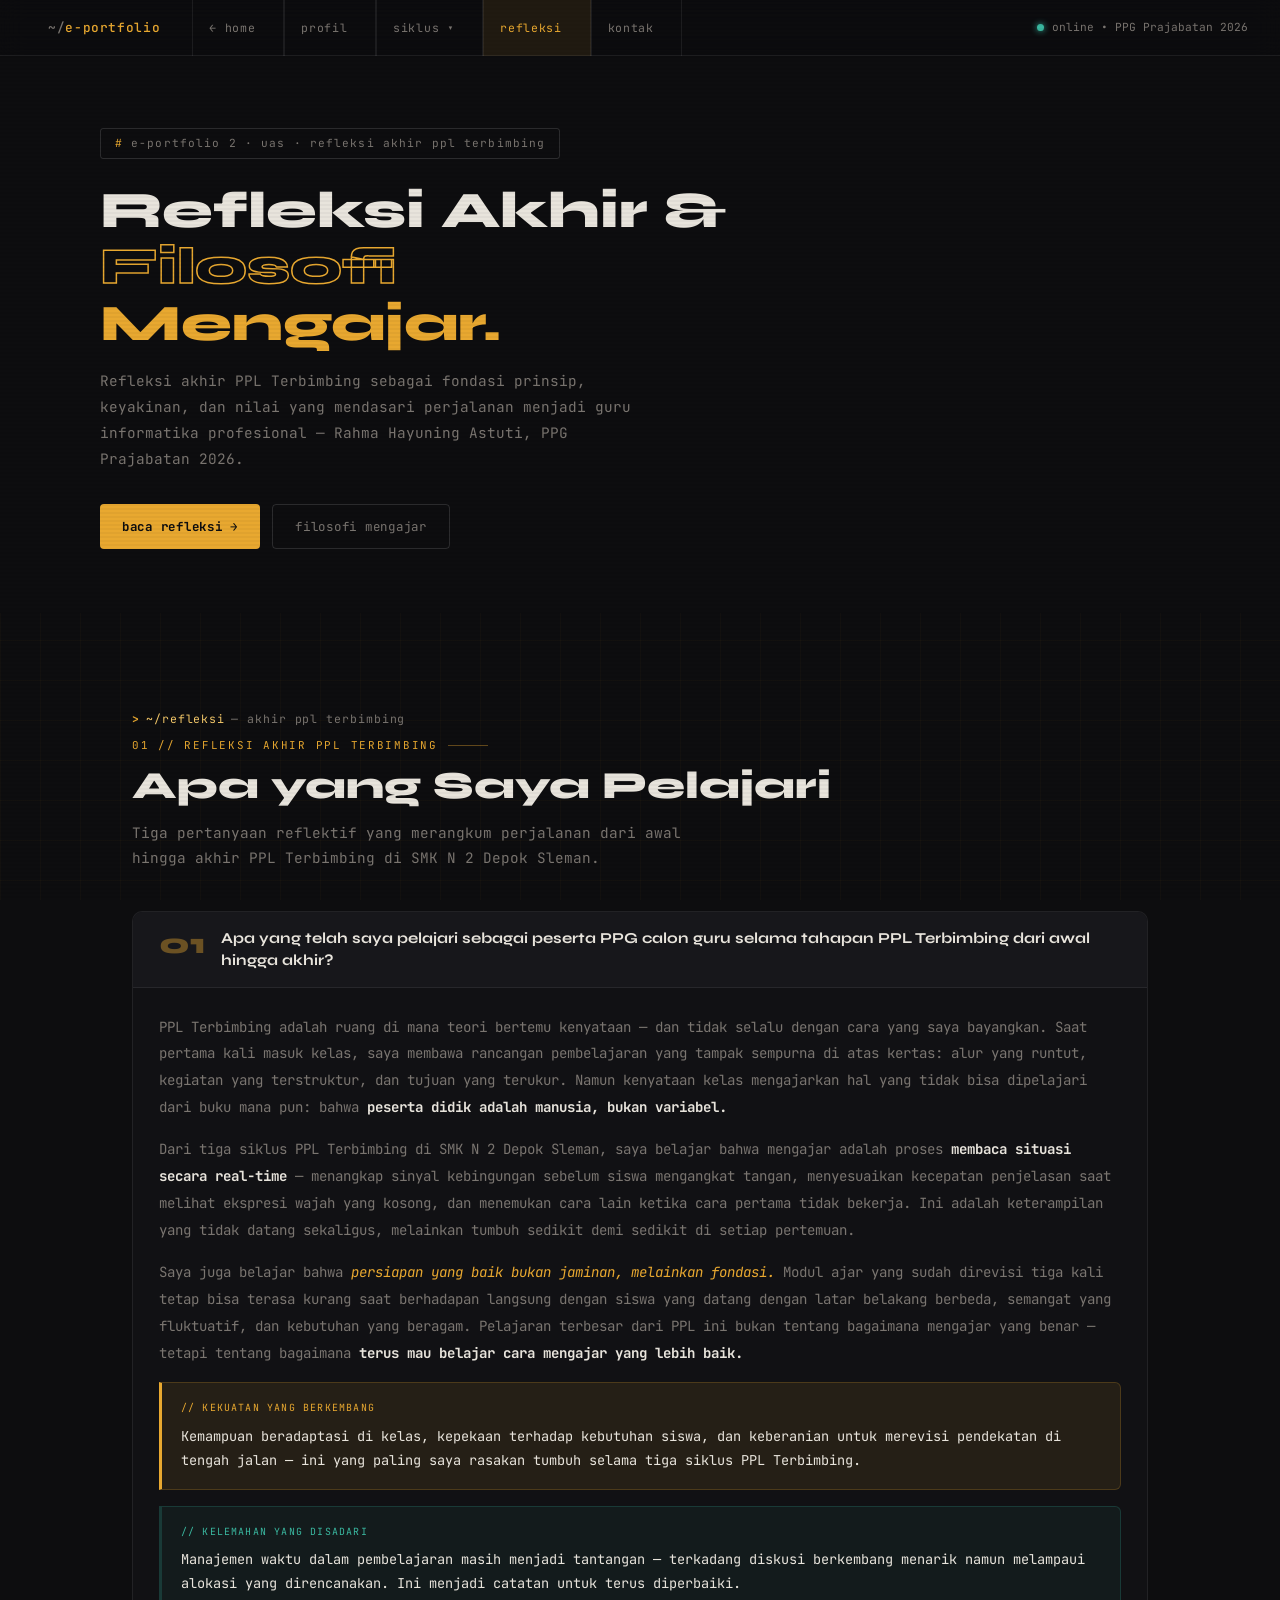
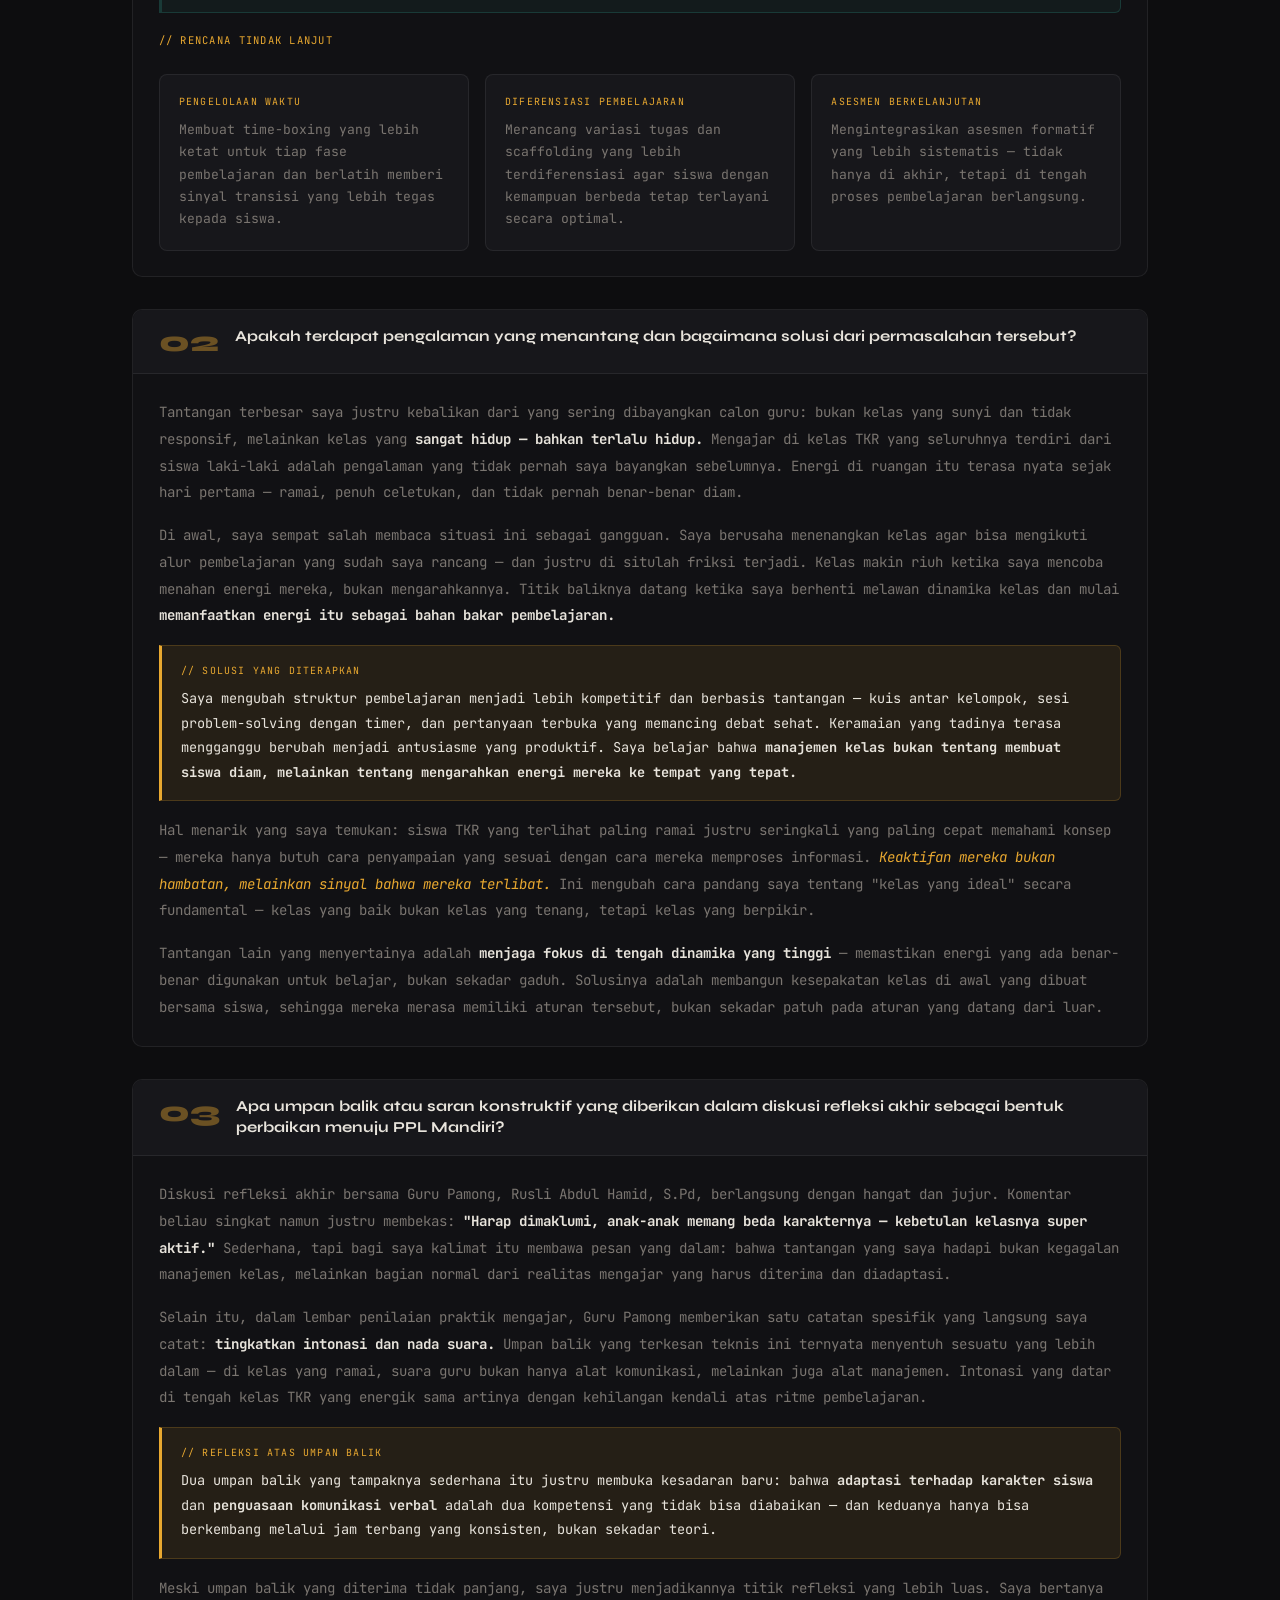
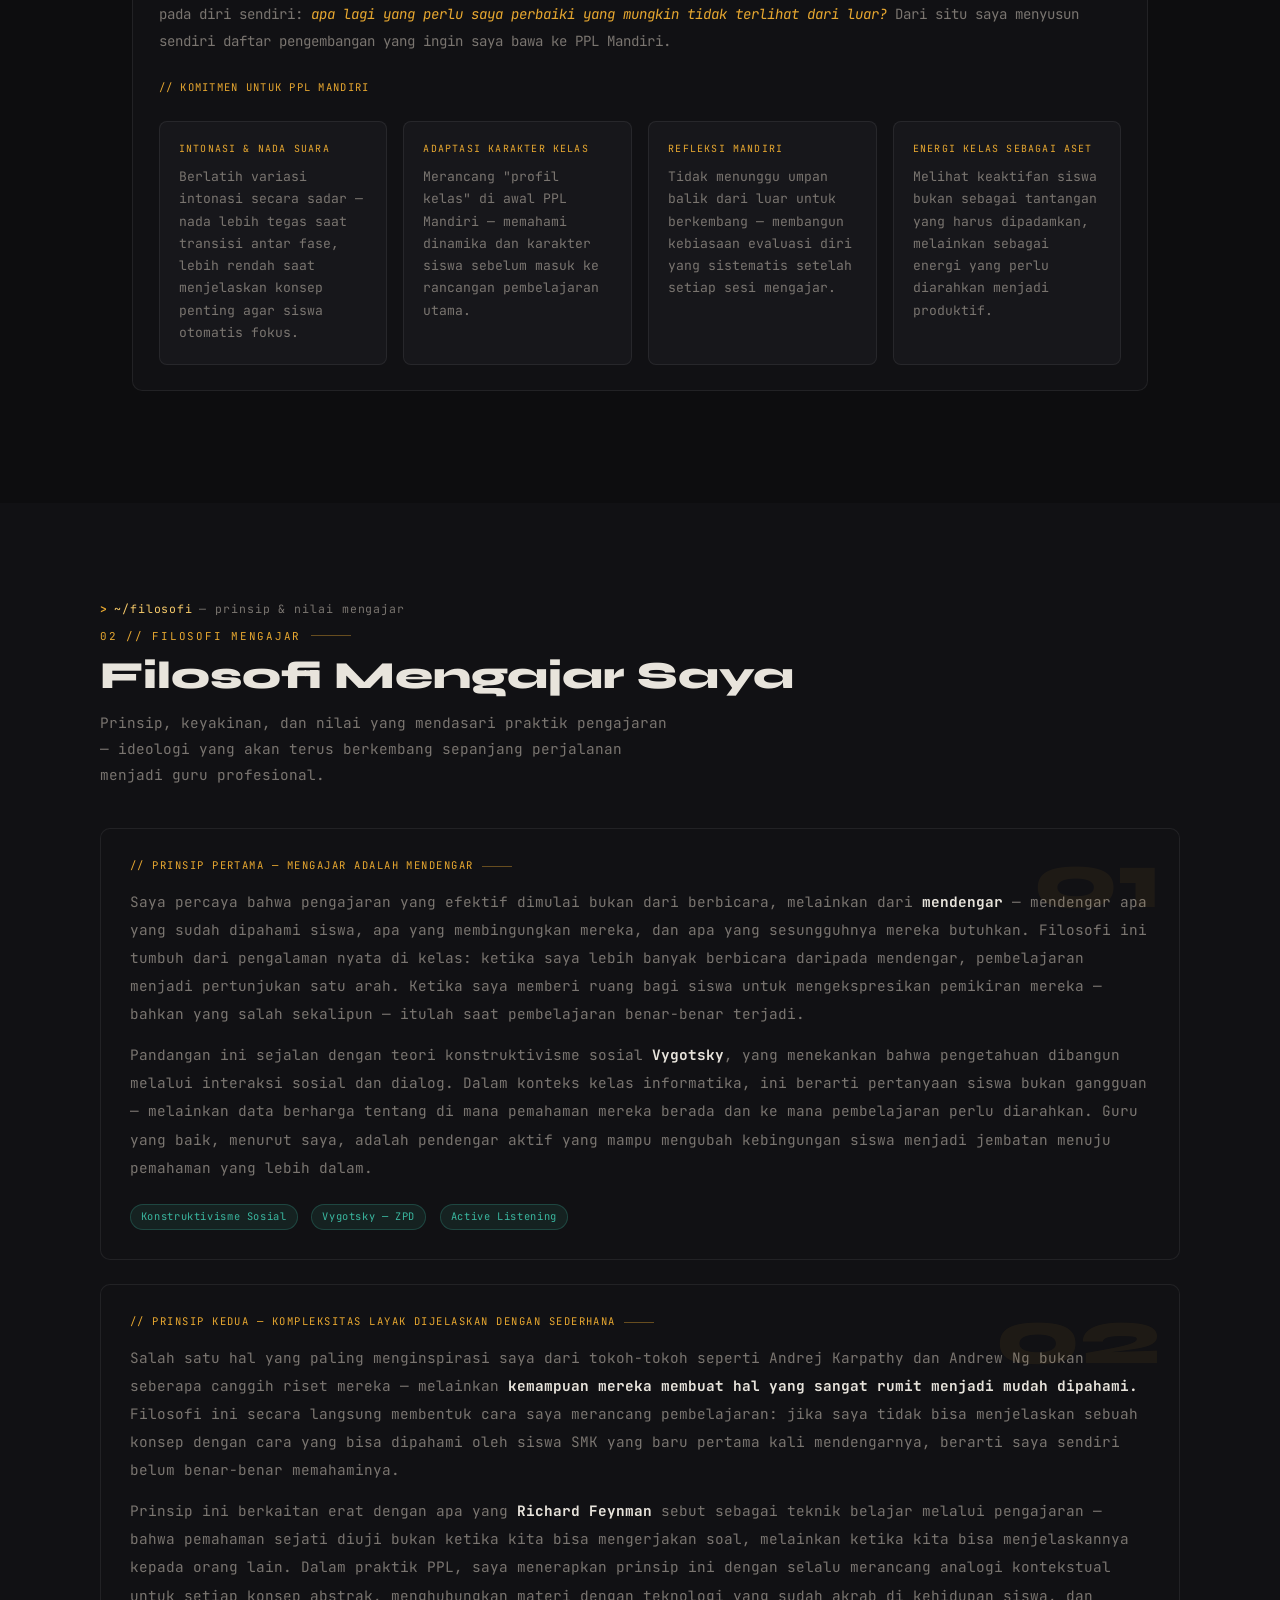
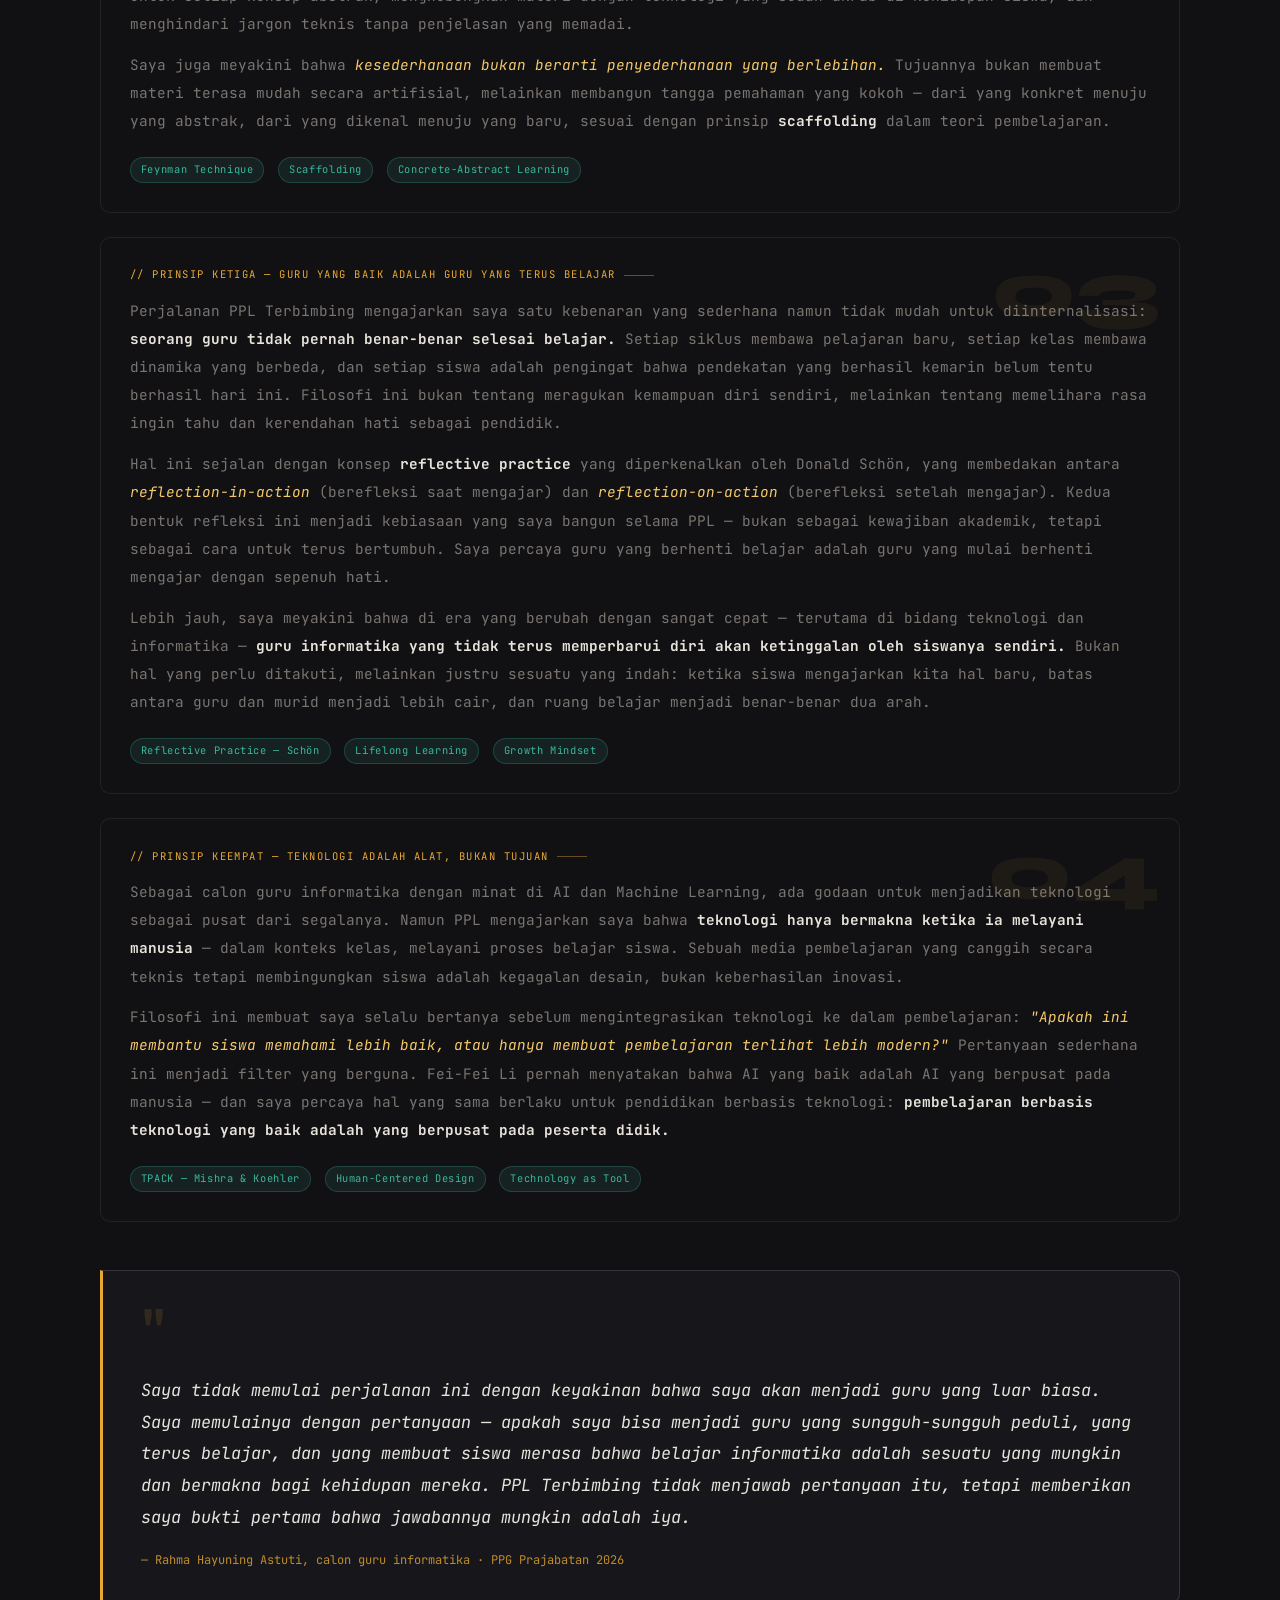
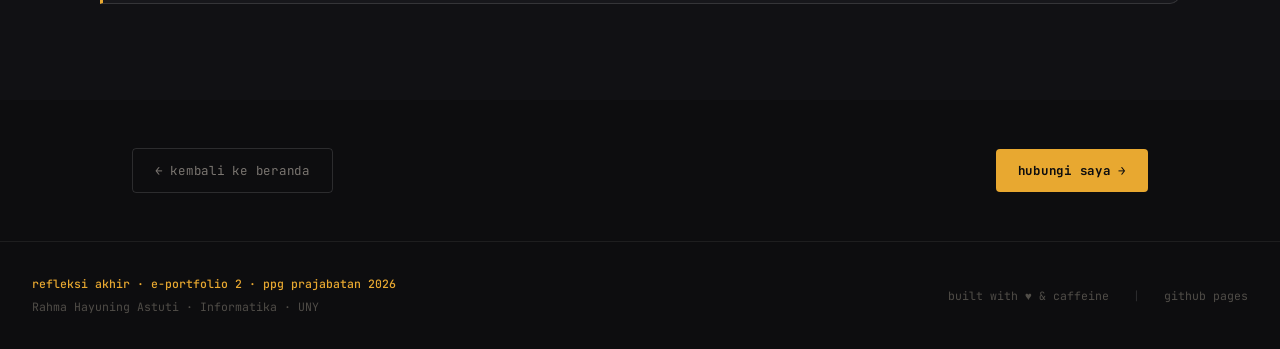
==== refleksi.html @ 78daa229 "update" ====
<!DOCTYPE html>
<html lang="id">
<head>
<meta charset="UTF-8">
<meta name="viewport" content="width=device-width, initial-scale=1.0">
<title>Refleksi Akhir PPL — Rahma Hayuning Astuti</title>
<link rel="stylesheet" href="shared.css">
</head>
<body data-page="refleksi">
<div class="grid-bg"></div>

<nav>
  <div class="nav-logo">
    <span class="path">~/</span>e-portfolio
  </div>
<!-- 🔹 HAMBURGER -->
  <div class="menu-toggle" id="menu-toggle">☰</div>

  <ul class="nav-links">
    <li><a href="index.html">← home</a></li>
    <li><a href="index.html#profil">profil</a></li>

    <!-- DROPDOWN SIKLUS -->
    <li class="nav-dropdown" id="nav-dropdown-siklus">
      <span class="nav-dropdown-toggle">siklus ▾</span>
      <div class="nav-dropdown-menu">
        <a href="siklus1.html"><span class="dd-num">01</span> Siklus 1</a>
        <a href="siklus2.html"><span class="dd-num">02</span> Siklus 2</a>
        <a href="siklus3.html"><span class="dd-num">03</span> Siklus 3</a>
      </div>
    </li>

    <li><a href="refleksi.html" class="active">refleksi</a></li>
    <li><a href="index.html#kontak">kontak</a></li>
  </ul>
  <div class="nav-status">
    <div class="status-dot"></div>
    <span class="status-full">online • PPG Prajabatan 2026</span>
    <span class="status-short">online</span>
  </div>
</nav>

<div class="page-wrap">

<!-- HERO -->
<div class="refleksi-hero">
  <div class="refleksi-hero-inner">
    <div class="page-badge">e-portfolio 2 · uas · refleksi akhir ppl terbimbing</div>
    <h1 style="font-family:var(--sans);font-size:clamp(2rem,4vw,3.2rem);font-weight:800;line-height:1.1;margin-bottom:1rem;">
      <span style="display:block;color:var(--text);">Refleksi Akhir &amp;</span>
      <span style="display:block;color:transparent;-webkit-text-stroke:1.5px var(--amber);">Filosofi</span>
      <span style="display:block;color:var(--amber);">Mengajar.</span>
    </h1>
    <p style="color:var(--muted);font-size:0.9rem;max-width:560px;line-height:1.8;margin-bottom:2rem;">
      Refleksi akhir PPL Terbimbing sebagai fondasi prinsip, keyakinan, dan nilai yang mendasari perjalanan menjadi guru informatika profesional — Rahma Hayuning Astuti, PPG Prajabatan 2026.
    </p>
    <div style="display:flex;gap:12px;flex-wrap:wrap;">
      <a href="#refleksi" class="btn-primary">baca refleksi →</a>
      <a href="#filosofi" class="btn-ghost">filosofi mengajar</a>
    </div>
  </div>
</div>

<!-- ═══════════════════════════════════ REFLEKSI AKHIR PPL -->
<section id="refleksi" class="reveal">
  <div class="prompt"><span class="prompt-path">~/refleksi</span> — akhir ppl terbimbing</div>
  <div class="sec-label">01 // refleksi akhir ppl terbimbing</div>
  <h2>Apa yang Saya Pelajari</h2>
  <p class="lead">Tiga pertanyaan reflektif yang merangkum perjalanan dari awal hingga akhir PPL Terbimbing di SMK N 2 Depok Sleman.</p>

  <div class="refleksi-pertanyaan">

    <!-- PERTANYAAN 1 -->
    <div class="rp-card reveal">
      <div class="rp-card-header">
        <div class="rp-num">01</div>
        <div class="rp-question">Apa yang telah saya pelajari sebagai peserta PPG calon guru selama tahapan PPL Terbimbing dari awal hingga akhir?</div>
      </div>
      <div class="rp-card-body">
        <p>PPL Terbimbing adalah ruang di mana teori bertemu kenyataan — dan tidak selalu dengan cara yang saya bayangkan. Saat pertama kali masuk kelas, saya membawa rancangan pembelajaran yang tampak sempurna di atas kertas: alur yang runtut, kegiatan yang terstruktur, dan tujuan yang terukur. Namun kenyataan kelas mengajarkan hal yang tidak bisa dipelajari dari buku mana pun: bahwa <strong>peserta didik adalah manusia, bukan variabel.</strong></p>

        <p>Dari tiga siklus PPL Terbimbing di SMK N 2 Depok Sleman, saya belajar bahwa mengajar adalah proses <strong>membaca situasi secara real-time</strong> — menangkap sinyal kebingungan sebelum siswa mengangkat tangan, menyesuaikan kecepatan penjelasan saat melihat ekspresi wajah yang kosong, dan menemukan cara lain ketika cara pertama tidak bekerja. Ini adalah keterampilan yang tidak datang sekaligus, melainkan tumbuh sedikit demi sedikit di setiap pertemuan.</p>

        <p>Saya juga belajar bahwa <em>persiapan yang baik bukan jaminan, melainkan fondasi.</em> Modul ajar yang sudah direvisi tiga kali tetap bisa terasa kurang saat berhadapan langsung dengan siswa yang datang dengan latar belakang berbeda, semangat yang fluktuatif, dan kebutuhan yang beragam. Pelajaran terbesar dari PPL ini bukan tentang bagaimana mengajar yang benar — tetapi tentang bagaimana <strong>terus mau belajar cara mengajar yang lebih baik.</strong></p>

        <div class="rp-highlight">
          <div class="rp-highlight-label">// kekuatan yang berkembang</div>
          Kemampuan beradaptasi di kelas, kepekaan terhadap kebutuhan siswa, dan keberanian untuk merevisi pendekatan di tengah jalan — ini yang paling saya rasakan tumbuh selama tiga siklus PPL Terbimbing.
        </div>

        <div class="rp-highlight" style="border-left-color:var(--teal);background:rgba(58,184,160,0.06);border-color:rgba(58,184,160,0.2);">
          <div class="rp-highlight-label" style="color:var(--teal);">// kelemahan yang disadari</div>
          Manajemen waktu dalam pembelajaran masih menjadi tantangan — terkadang diskusi berkembang menarik namun melampaui alokasi yang direncanakan. Ini menjadi catatan untuk terus diperbaiki.
        </div>

        <div style="margin-top:1.2rem;">
          <div style="font-size:0.66rem;color:var(--amber);letter-spacing:0.12em;text-transform:uppercase;margin-bottom:0.8rem;">// rencana tindak lanjut</div>
          <div class="rtl-grid-r">
            <div class="rtl-card-r">
              <div class="rtl-card-label">Pengelolaan Waktu</div>
              <div class="rtl-card-text">Membuat time-boxing yang lebih ketat untuk tiap fase pembelajaran dan berlatih memberi sinyal transisi yang lebih tegas kepada siswa.</div>
            </div>
            <div class="rtl-card-r">
              <div class="rtl-card-label">Diferensiasi Pembelajaran</div>
              <div class="rtl-card-text">Merancang variasi tugas dan scaffolding yang lebih terdiferensiasi agar siswa dengan kemampuan berbeda tetap terlayani secara optimal.</div>
            </div>
            <div class="rtl-card-r">
              <div class="rtl-card-label">Asesmen Berkelanjutan</div>
              <div class="rtl-card-text">Mengintegrasikan asesmen formatif yang lebih sistematis — tidak hanya di akhir, tetapi di tengah proses pembelajaran berlangsung.</div>
            </div>
          </div>
        </div>
      </div>
    </div>

    <!-- PERTANYAAN 2 -->
    <div class="rp-card reveal">
      <div class="rp-card-header">
        <div class="rp-num">02</div>
        <div class="rp-question">Apakah terdapat pengalaman yang menantang dan bagaimana solusi dari permasalahan tersebut?</div>
      </div>
      <div class="rp-card-body">
        <p>Tantangan terbesar saya justru kebalikan dari yang sering dibayangkan calon guru: bukan kelas yang sunyi dan tidak responsif, melainkan kelas yang <strong>sangat hidup — bahkan terlalu hidup.</strong> Mengajar di kelas TKR yang seluruhnya terdiri dari siswa laki-laki adalah pengalaman yang tidak pernah saya bayangkan sebelumnya. Energi di ruangan itu terasa nyata sejak hari pertama — ramai, penuh celetukan, dan tidak pernah benar-benar diam.</p>

        <p>Di awal, saya sempat salah membaca situasi ini sebagai gangguan. Saya berusaha menenangkan kelas agar bisa mengikuti alur pembelajaran yang sudah saya rancang — dan justru di situlah friksi terjadi. Kelas makin riuh ketika saya mencoba menahan energi mereka, bukan mengarahkannya. Titik baliknya datang ketika saya berhenti melawan dinamika kelas dan mulai <strong>memanfaatkan energi itu sebagai bahan bakar pembelajaran.</strong></p>

        <div class="rp-highlight">
          <div class="rp-highlight-label">// solusi yang diterapkan</div>
          Saya mengubah struktur pembelajaran menjadi lebih kompetitif dan berbasis tantangan — kuis antar kelompok, sesi problem-solving dengan timer, dan pertanyaan terbuka yang memancing debat sehat. Keramaian yang tadinya terasa mengganggu berubah menjadi antusiasme yang produktif. Saya belajar bahwa <strong>manajemen kelas bukan tentang membuat siswa diam, melainkan tentang mengarahkan energi mereka ke tempat yang tepat.</strong>
        </div>

        <p>Hal menarik yang saya temukan: siswa TKR yang terlihat paling ramai justru seringkali yang paling cepat memahami konsep — mereka hanya butuh cara penyampaian yang sesuai dengan cara mereka memproses informasi. <em>Keaktifan mereka bukan hambatan, melainkan sinyal bahwa mereka terlibat.</em> Ini mengubah cara pandang saya tentang "kelas yang ideal" secara fundamental — kelas yang baik bukan kelas yang tenang, tetapi kelas yang berpikir.</p>

        <p>Tantangan lain yang menyertainya adalah <strong>menjaga fokus di tengah dinamika yang tinggi</strong> — memastikan energi yang ada benar-benar digunakan untuk belajar, bukan sekadar gaduh. Solusinya adalah membangun kesepakatan kelas di awal yang dibuat bersama siswa, sehingga mereka merasa memiliki aturan tersebut, bukan sekadar patuh pada aturan yang datang dari luar.</p>
      </div>
    </div>

    <!-- PERTANYAAN 3 -->
    <div class="rp-card reveal">
      <div class="rp-card-header">
        <div class="rp-num">03</div>
        <div class="rp-question">Apa umpan balik atau saran konstruktif yang diberikan dalam diskusi refleksi akhir sebagai bentuk perbaikan menuju PPL Mandiri?</div>
      </div>
      <div class="rp-card-body">
        <p>Diskusi refleksi akhir bersama Guru Pamong, Rusli Abdul Hamid, S.Pd, berlangsung dengan hangat dan jujur. Komentar beliau singkat namun justru membekas: <strong>"Harap dimaklumi, anak-anak memang beda karakternya — kebetulan kelasnya super aktif."</strong> Sederhana, tapi bagi saya kalimat itu membawa pesan yang dalam: bahwa tantangan yang saya hadapi bukan kegagalan manajemen kelas, melainkan bagian normal dari realitas mengajar yang harus diterima dan diadaptasi.</p>

        <p>Selain itu, dalam lembar penilaian praktik mengajar, Guru Pamong memberikan satu catatan spesifik yang langsung saya catat: <strong>tingkatkan intonasi dan nada suara.</strong> Umpan balik yang terkesan teknis ini ternyata menyentuh sesuatu yang lebih dalam — di kelas yang ramai, suara guru bukan hanya alat komunikasi, melainkan juga alat manajemen. Intonasi yang datar di tengah kelas TKR yang energik sama artinya dengan kehilangan kendali atas ritme pembelajaran.</p>

        <div class="rp-highlight">
          <div class="rp-highlight-label">// refleksi atas umpan balik</div>
          Dua umpan balik yang tampaknya sederhana itu justru membuka kesadaran baru: bahwa <strong>adaptasi terhadap karakter siswa</strong> dan <strong>penguasaan komunikasi verbal</strong> adalah dua kompetensi yang tidak bisa diabaikan — dan keduanya hanya bisa berkembang melalui jam terbang yang konsisten, bukan sekadar teori.
        </div>

        <p>Meski umpan balik yang diterima tidak panjang, saya justru menjadikannya titik refleksi yang lebih luas. Saya bertanya pada diri sendiri: <em>apa lagi yang perlu saya perbaiki yang mungkin tidak terlihat dari luar?</em> Dari situ saya menyusun sendiri daftar pengembangan yang ingin saya bawa ke PPL Mandiri.</p>

        <div style="margin-top:1.5rem;">
          <div style="font-size:0.66rem;color:var(--amber);letter-spacing:0.12em;text-transform:uppercase;margin-bottom:0.8rem;">// komitmen untuk ppl mandiri</div>
          <div class="rtl-grid-r">
            <div class="rtl-card-r">
              <div class="rtl-card-label">Intonasi &amp; Nada Suara</div>
              <div class="rtl-card-text">Berlatih variasi intonasi secara sadar — nada lebih tegas saat transisi antar fase, lebih rendah saat menjelaskan konsep penting agar siswa otomatis fokus.</div>
            </div>
            <div class="rtl-card-r">
              <div class="rtl-card-label">Adaptasi Karakter Kelas</div>
              <div class="rtl-card-text">Merancang "profil kelas" di awal PPL Mandiri — memahami dinamika dan karakter siswa sebelum masuk ke rancangan pembelajaran utama.</div>
            </div>
            <div class="rtl-card-r">
              <div class="rtl-card-label">Refleksi Mandiri</div>
              <div class="rtl-card-text">Tidak menunggu umpan balik dari luar untuk berkembang — membangun kebiasaan evaluasi diri yang sistematis setelah setiap sesi mengajar.</div>
            </div>
            <div class="rtl-card-r">
              <div class="rtl-card-label">Energi Kelas sebagai Aset</div>
              <div class="rtl-card-text">Melihat keaktifan siswa bukan sebagai tantangan yang harus dipadamkan, melainkan sebagai energi yang perlu diarahkan menjadi produktif.</div>
            </div>
          </div>
        </div>
      </div>
    </div>

  </div>
</section>

<!-- ═══════════════════════════════════ FILOSOFI MENGAJAR -->
<section id="filosofi" class="reveal" style="background:var(--bg2);max-width:100%;padding:6rem 2rem;">
  <div style="max-width:1080px;margin:0 auto;">
    <div class="prompt"><span class="prompt-path">~/filosofi</span> — prinsip &amp; nilai mengajar</div>
    <div class="sec-label">02 // filosofi mengajar</div>
    <h2>Filosofi Mengajar Saya</h2>
    <p class="lead">Prinsip, keyakinan, dan nilai yang mendasari praktik pengajaran — ideologi yang akan terus berkembang sepanjang perjalanan menjadi guru profesional.</p>

    <div class="filosofi-block">

      <div class="filosofi-para reveal" data-num="01">
        <div class="filosofi-label">// prinsip pertama — mengajar adalah mendengar</div>
        <p>Saya percaya bahwa pengajaran yang efektif dimulai bukan dari berbicara, melainkan dari <strong>mendengar</strong> — mendengar apa yang sudah dipahami siswa, apa yang membingungkan mereka, dan apa yang sesungguhnya mereka butuhkan. Filosofi ini tumbuh dari pengalaman nyata di kelas: ketika saya lebih banyak berbicara daripada mendengar, pembelajaran menjadi pertunjukan satu arah. Ketika saya memberi ruang bagi siswa untuk mengekspresikan pemikiran mereka — bahkan yang salah sekalipun — itulah saat pembelajaran benar-benar terjadi.</p>
        <p>Pandangan ini sejalan dengan teori konstruktivisme sosial <strong>Vygotsky</strong>, yang menekankan bahwa pengetahuan dibangun melalui interaksi sosial dan dialog. Dalam konteks kelas informatika, ini berarti pertanyaan siswa bukan gangguan — melainkan data berharga tentang di mana pemahaman mereka berada dan ke mana pembelajaran perlu diarahkan. Guru yang baik, menurut saya, adalah pendengar aktif yang mampu mengubah kebingungan siswa menjadi jembatan menuju pemahaman yang lebih dalam.</p>
        <div>
          <span class="teori-tag">Konstruktivisme Sosial</span>
          <span class="teori-tag">Vygotsky — ZPD</span>
          <span class="teori-tag">Active Listening</span>
        </div>
      </div>

      <div class="filosofi-para reveal" data-num="02">
        <div class="filosofi-label">// prinsip kedua — kompleksitas layak dijelaskan dengan sederhana</div>
        <p>Salah satu hal yang paling menginspirasi saya dari tokoh-tokoh seperti Andrej Karpathy dan Andrew Ng bukan seberapa canggih riset mereka — melainkan <strong>kemampuan mereka membuat hal yang sangat rumit menjadi mudah dipahami.</strong> Filosofi ini secara langsung membentuk cara saya merancang pembelajaran: jika saya tidak bisa menjelaskan sebuah konsep dengan cara yang bisa dipahami oleh siswa SMK yang baru pertama kali mendengarnya, berarti saya sendiri belum benar-benar memahaminya.</p>
        <p>Prinsip ini berkaitan erat dengan apa yang <strong>Richard Feynman</strong> sebut sebagai teknik belajar melalui pengajaran — bahwa pemahaman sejati diuji bukan ketika kita bisa mengerjakan soal, melainkan ketika kita bisa menjelaskannya kepada orang lain. Dalam praktik PPL, saya menerapkan prinsip ini dengan selalu merancang analogi kontekstual untuk setiap konsep abstrak, menghubungkan materi dengan teknologi yang sudah akrab di kehidupan siswa, dan menghindari jargon teknis tanpa penjelasan yang memadai.</p>
        <p>Saya juga meyakini bahwa <em>kesederhanaan bukan berarti penyederhanaan yang berlebihan.</em> Tujuannya bukan membuat materi terasa mudah secara artifisial, melainkan membangun tangga pemahaman yang kokoh — dari yang konkret menuju yang abstrak, dari yang dikenal menuju yang baru, sesuai dengan prinsip <strong>scaffolding</strong> dalam teori pembelajaran.</p>
        <div>
          <span class="teori-tag">Feynman Technique</span>
          <span class="teori-tag">Scaffolding</span>
          <span class="teori-tag">Concrete-Abstract Learning</span>
        </div>
      </div>

      <div class="filosofi-para reveal" data-num="03">
        <div class="filosofi-label">// prinsip ketiga — guru yang baik adalah guru yang terus belajar</div>
        <p>Perjalanan PPL Terbimbing mengajarkan saya satu kebenaran yang sederhana namun tidak mudah untuk diinternalisasi: <strong>seorang guru tidak pernah benar-benar selesai belajar.</strong> Setiap siklus membawa pelajaran baru, setiap kelas membawa dinamika yang berbeda, dan setiap siswa adalah pengingat bahwa pendekatan yang berhasil kemarin belum tentu berhasil hari ini. Filosofi ini bukan tentang meragukan kemampuan diri sendiri, melainkan tentang memelihara rasa ingin tahu dan kerendahan hati sebagai pendidik.</p>
        <p>Hal ini sejalan dengan konsep <strong>reflective practice</strong> yang diperkenalkan oleh Donald Schön, yang membedakan antara <em>reflection-in-action</em> (berefleksi saat mengajar) dan <em>reflection-on-action</em> (berefleksi setelah mengajar). Kedua bentuk refleksi ini menjadi kebiasaan yang saya bangun selama PPL — bukan sebagai kewajiban akademik, tetapi sebagai cara untuk terus bertumbuh. Saya percaya guru yang berhenti belajar adalah guru yang mulai berhenti mengajar dengan sepenuh hati.</p>
        <p>Lebih jauh, saya meyakini bahwa di era yang berubah dengan sangat cepat — terutama di bidang teknologi dan informatika — <strong>guru informatika yang tidak terus memperbarui diri akan ketinggalan oleh siswanya sendiri.</strong> Bukan hal yang perlu ditakuti, melainkan justru sesuatu yang indah: ketika siswa mengajarkan kita hal baru, batas antara guru dan murid menjadi lebih cair, dan ruang belajar menjadi benar-benar dua arah.</p>
        <div>
          <span class="teori-tag">Reflective Practice — Schön</span>
          <span class="teori-tag">Lifelong Learning</span>
          <span class="teori-tag">Growth Mindset</span>
        </div>
      </div>

      <div class="filosofi-para reveal" data-num="04">
        <div class="filosofi-label">// prinsip keempat — teknologi adalah alat, bukan tujuan</div>
        <p>Sebagai calon guru informatika dengan minat di AI dan Machine Learning, ada godaan untuk menjadikan teknologi sebagai pusat dari segalanya. Namun PPL mengajarkan saya bahwa <strong>teknologi hanya bermakna ketika ia melayani manusia</strong> — dalam konteks kelas, melayani proses belajar siswa. Sebuah media pembelajaran yang canggih secara teknis tetapi membingungkan siswa adalah kegagalan desain, bukan keberhasilan inovasi.</p>
        <p>Filosofi ini membuat saya selalu bertanya sebelum mengintegrasikan teknologi ke dalam pembelajaran: <em>"Apakah ini membantu siswa memahami lebih baik, atau hanya membuat pembelajaran terlihat lebih modern?"</em> Pertanyaan sederhana ini menjadi filter yang berguna. Fei-Fei Li pernah menyatakan bahwa AI yang baik adalah AI yang berpusat pada manusia — dan saya percaya hal yang sama berlaku untuk pendidikan berbasis teknologi: <strong>pembelajaran berbasis teknologi yang baik adalah yang berpusat pada peserta didik.</strong></p>
        <div>
          <span class="teori-tag">TPACK — Mishra &amp; Koehler</span>
          <span class="teori-tag">Human-Centered Design</span>
          <span class="teori-tag">Technology as Tool</span>
        </div>
      </div>

    </div>

    <!-- PENUTUP -->
    <div class="penutup-quote reveal" style="margin-top:3rem;">
      <div class="pq-mark">"</div>
      <div class="pq-text">Saya tidak memulai perjalanan ini dengan keyakinan bahwa saya akan menjadi guru yang luar biasa. Saya memulainya dengan pertanyaan — apakah saya bisa menjadi guru yang sungguh-sungguh peduli, yang terus belajar, dan yang membuat siswa merasa bahwa belajar informatika adalah sesuatu yang mungkin dan bermakna bagi kehidupan mereka. PPL Terbimbing tidak menjawab pertanyaan itu, tetapi memberikan saya bukti pertama bahwa jawabannya mungkin adalah iya.</div>
      <div class="pq-src">— Rahma Hayuning Astuti, calon guru informatika · PPG Prajabatan 2026</div>
    </div>

  </div>
</section>

<!-- NAVIGASI BAWAH -->
<section style="padding:3rem 2rem;">
  <div style="display:flex;justify-content:space-between;align-items:center;flex-wrap:wrap;gap:1rem;">
    <a href="index.html" class="btn-ghost">← kembali ke beranda</a>
    <a href="index.html#kontak" class="btn-primary">hubungi saya →</a>
  </div>
</section>

<footer>
  <div>
    <div class="footer-logo">refleksi akhir · e-portfolio 2 · ppg prajabatan 2026</div>
    <div style="margin-top:4px;">Rahma Hayuning Astuti · Informatika · UNY</div>
  </div>
  <div class="footer-r">
    <span>built with ♥ &amp; caffeine</span>
    <span style="color:var(--border2);">|</span>
    <span>github pages</span>
  </div>
</footer>

</div>
<script src="shared.js"></script>
</body>
</html>
---- shared.css ----
@import url('https://fonts.googleapis.com/css2?family=JetBrains+Mono:ital,wght@0,300;0,400;0,500;0,700;1,400&family=Syne:wght@400;600;700;800&display=swap');

:root {
  --bg:       #0d0d0f;
  --bg2:      #111114;
  --bg3:      #17171b;
  --border:   rgba(255,255,255,0.07);
  --border2:  rgba(255,255,255,0.13);
  --text:     #e8e4dc;
  --muted:    #7a7570;
  --muted2:   #504d48;
  --amber:    #e8a830;
  --amber-d:  #b07e18;
  --amber-l:  #f5c96a;
  --amber-dim:#e8a83018;
  --amber-mid:#e8a83030;
  --teal:     #3ab8a0;
  --mono: 'JetBrains Mono', monospace;
  --sans: 'Syne', sans-serif;
}
*, *::before, *::after { box-sizing: border-box; margin: 0; padding: 0; }
html { scroll-behavior: smooth; }
body { font-family: var(--mono); background: var(--bg); color: var(--text); font-size: 15px; line-height: 1.7; overflow-x: hidden; }

/* SCANLINE OVERLAY */
body::before {
  content: '';
  position: fixed; inset: 0; z-index: 9999;
  pointer-events: none;
  background: repeating-linear-gradient(
    0deg,
    transparent,
    transparent 2px,
    rgba(0,0,0,0.03) 2px,
    rgba(0,0,0,0.03) 4px
  );
}

/* GRID BG */
.grid-bg {
  position: fixed; inset: 0; z-index: 0; pointer-events: none;
  background-image:
    linear-gradient(rgba(232,168,48,0.03) 1px, transparent 1px),
    linear-gradient(90deg, rgba(232,168,48,0.03) 1px, transparent 1px);
  background-size: 40px 40px;
}

/* NAV */
nav {
  position: fixed; top: 0; left: 0; right: 0; z-index: 100;
  background: rgba(13,13,15,0.92);
  backdrop-filter: blur(12px);
  border-bottom: 1px solid var(--border);
  height: 56px;
  display: flex; align-items: center;
  padding: 0 2rem;
  gap: 2rem;
}
.nav-logo {
  font-family: var(--mono);
  font-size: 0.8rem; font-weight: 500;
  color: var(--amber);
  letter-spacing: 0.05em;
  white-space: nowrap;
  flex-shrink: 0;
  margin-left: 1rem;
}
.nav-logo span { color: var(--muted); }
.nav-links {
  display: flex; gap: 0; list-style: none;
 overflow: visible; scrollbar-width: none;
  flex: 1;
}
.nav-links::-webkit-scrollbar { display: none; }
.nav-links a {
  text-decoration: none; color: var(--muted);
  font-size: 0.72rem; font-weight: 400;
  padding: 0 1rem; height: 56px;
  display: flex; align-items: center;
  border-right: 1px solid var(--border);
  transition: color 0.15s; background: 0.15s;
  white-space: nowrap;
  letter-spacing: 0.06em;
}
.nav-links a.active {
  color: var(--amber);
  background: var(--amber-dim);
}
.nav-links a:first-child { border-left: 1px solid var(--border); }
.nav-links a:hover { color: var(--amber); background: var(--amber-dim); }
.nav-status {
  margin-left: auto; flex-shrink: 0;
  display: flex; align-items: center; gap: 8px;
  font-size: 0.7rem; color: var(--muted);
}
/* 🔹 TERMINAL CURSOR EFFECT */
.nav-links a::after {
  content: "_";
  opacity: 0;
  margin-left: 4px;
}

.nav-links a:hover::after {
  opacity: 1;
  animation: blink 1s infinite;
}
.nav-status {
  margin-left: 1rem;
}
.status-dot {
  width: 7px; height: 7px; border-radius: 50%;
  background: var(--teal);
  box-shadow: 0 0 6px var(--teal);
  animation: pulse 2s infinite;
}
.status-short { display: none; }
@keyframes pulse {
  0%,100% { opacity: 1; } 50% { opacity: 0.4; }
}
.menu-toggle {
  display: none;
  font-size: 1.4rem;
  color: var(--amber);
  cursor: pointer;
  margin-left: auto;
}

/* DROPDOWN */
.nav-dropdown {
  position: relative;
}
.nav-dropdown-toggle {
  text-decoration: none; color: var(--muted);
  font-size: 0.72rem; font-weight: 400;
  padding: 0 1rem; height: 56px;
  display: flex; align-items: center; gap: 5px;
  border-right: 1px solid var(--border);
  border-left: 1px solid var(--border);
  transition: color 0.15s, background 0.15s;
  white-space: nowrap; letter-spacing: 0.06em;
  cursor: pointer;
}
.nav-dropdown-toggle::after {
  content: '_';
  opacity: 0;
  font-size: 0.6rem;
  transition: opacity 0.15s;
}
.nav-dropdown:hover .nav-dropdown-menu { display:block; }
.nav-dropdown-toggle.active {
  color: var(--amber);
  background: var(--amber-dim);
}
.nav-dropdown:hover .nav-dropdown-toggle::after {
  opacity: 1;
  animation: blink 1s infinite;
}
.nav-dropdown.mobile-open .nav-dropdown-menu {
  display: block;
}
.nav-dropdown-menu {
  display: none;
  position: absolute;
  top: 56px; left: 0;
  min-width: 160px;
  background: rgba(13,13,15,0.97);
  border: 1px solid var(--border2);
  border-top: 2px solid var(--amber);
  backdrop-filter: blur(12px);
  z-index: 99999;
  overflow: hidden;
}


.nav-dropdown-menu a {
  display: flex; align-items: center; gap: 10px;
  padding: 0.75rem 1.2rem;
  font-size: 0.72rem; color: var(--muted);
  text-decoration: none; letter-spacing: 0.06em;
  border-bottom: 1px solid var(--border);
  transition: color 0.15s, background 0.15s;
  white-space: nowrap;
}
.nav-dropdown-menu a:last-child { border-bottom: none; }
.nav-dropdown-menu a:hover,
.nav-dropdown-menu a.active {
  color: var(--amber);
  background: var(--amber-dim);
}
.nav-dropdown-menu a .dd-num {
  font-size: 0.6rem; color: var(--amber);
  opacity: 0.6; flex-shrink: 0;
}

/* LAYOUT */
.page-wrap { position:relative; z-index:1; }
section { max-width:1080px; margin:0 auto; padding:6rem 2rem; }


/* TYPOGRAPHY */
.prompt {
  font-size: 0.72rem; color: var(--muted);
  letter-spacing: 0.08em; margin-bottom: 0.5rem;
  display: flex; align-items: center; gap: 6px;
}
.prompt::before {
  content: '>';
  color: var(--amber); font-weight: 700;
}
.prompt-path { color: var(--amber-l); }

.sec-label { font-family:var(--mono); font-size:0.68rem; color:var(--amber); letter-spacing:0.16em; text-transform:uppercase; margin-bottom:0.6rem; display:flex; align-items:center; gap:10px; }
.sec-label::after { content:''; display:block; height:1px; width:40px; background:var(--amber); opacity:0.4; }
h2 { font-family:var(--sans); font-size:clamp(1.7rem,3.5vw,2.4rem); font-weight:800; line-height:1.1; color:var(--text); margin-bottom:0.8rem; }
h3 { font-family:var(--sans); font-weight:700; font-size:1.1rem; color:var(--text); margin-bottom:0.5rem; }
.lead { color:var(--muted); font-size:0.9rem; max-width:580px; margin-bottom:2.5rem; line-height:1.8; }

/* REVEAL */
.reveal { opacity:0; transform:translateY(20px); transition:opacity 0.5s,transform 0.5s; }
.reveal.visible { opacity:1; transform:none; }

/* HERO */
#home {
  min-height: 100vh;
  display: flex; align-items: center;
  max-width: 100% !important;
  padding: 0 !important;
  margin: 0 !important;
}
.hero-inner {
  max-width: 1080px; margin: 0 auto;
  padding: 7rem 2rem 4rem;
  display: grid; grid-template-columns: 1fr 420px;
  gap: 4rem; align-items: center;
}
.hero-tag {
  display: inline-flex; align-items: center; gap: 8px;
  font-size: 0.7rem; color: var(--muted);
  border: 1px solid var(--border2);
  padding: 5px 12px; border-radius: 3px;
  margin-bottom: 1.8rem;
  letter-spacing: 0.1em;
}
.hero-tag::before { content: '#'; color: var(--amber); }
.hero-title {
  font-family: var(--sans);
  font-size: clamp(2.2rem, 5vw, 3.6rem);
  font-weight: 800; line-height: 1.05;
  margin-bottom: 1rem;
  letter-spacing: -0.02em;
}
.hero-title .line1 { color: var(--text); display: block; }
.hero-title .line2 {
  color: transparent;
  -webkit-text-stroke: 1.5px var(--amber);
  display: block;
}
.hero-title .line3 { color: var(--amber); display: block; }
.hero-desc {
  color: var(--muted); font-size: 0.88rem;
  max-width: 420px; margin-bottom: 2rem; line-height: 1.8;
}
.hero-btns { display: flex; gap: 12px; flex-wrap: wrap; }
.btn-primary {
  display: inline-flex; align-items: center; gap: 8px;
  background: var(--amber); color: #0d0d0f;
  padding: 11px 22px; border-radius: 4px;
  font-family: var(--mono); font-size: 0.78rem;
  font-weight: 700; text-decoration: none;
  letter-spacing: 0.06em; transition: 0.15s;
}
.btn-primary:hover { background: var(--amber-l); }
.btn-ghost {
  display: inline-flex; align-items: center; gap: 8px;
  border: 1px solid var(--border2); color: var(--muted);
  padding: 11px 22px; border-radius: 4px;
  font-family: var(--mono); font-size: 0.78rem;
  font-weight: 400; text-decoration: none;
  letter-spacing: 0.06em; transition: 0.15s;
}
.btn-ghost:hover { border-color: var(--amber); color: var(--amber); }

/* TERMINAL CARD (hero right) */
.terminal {
  background: var(--bg2);
  border: 1px solid var(--border2);
  border-radius: 8px; overflow: hidden;
}
.terminal-bar {
  background: var(--bg3);
  border-bottom: 1px solid var(--border);
  padding: 10px 14px;
  display: flex; align-items: center; gap: 10px;
}
.t-dot { width: 10px; height: 10px; border-radius: 50%; }
.t-dot.r { background: #e85c3a44; border: 1px solid #e85c3a66; }
.t-dot.y { background: #e8a83044; border: 1px solid #e8a83066; }
.t-dot.g { background: #3ab8a044; border: 1px solid #3ab8a066; }
.t-title {
  margin-left: auto; margin-right: auto;
  font-size: 0.68rem; color: var(--muted); letter-spacing: 0.08em;
}
.terminal-body { padding: 1.4rem 1.6rem; font-size: 0.8rem; }
.t-line { margin-bottom: 0.4rem; display: flex; gap: 8px;  }
.t-line.gap { margin-bottom: 1rem; }
.t-prompt { color: var(--amber); flex-shrink: 0; }
.t-cmd { color: var(--text); }
.t-out { color: var(--muted); padding-left: 1rem; }
.t-key { color: var(--amber-l); }
.t-val { color: var(--teal); }
.t-str { color: #a8c080; }
.t-cursor {
  display: inline-block; width: 8px; height: 15px;
  background: var(--amber); vertical-align: middle;
  animation: blink 1.1s step-end infinite;
}
@keyframes blink { 0%,100%{opacity:1} 50%{opacity:0} }

/* HERO STATS */
.hero-stats {
  display: flex; gap: 0; margin-top: 2.5rem;
  border: 1px solid var(--border);
  border-radius: 6px; overflow: hidden;
  width: fit-content;
}
.stat {
  padding: 1rem 1.6rem;
  border-right: 1px solid var(--border);
  text-align: center;
}
.stat:last-child { border-right: none; }
.stat-num {
  font-family: var(--sans);
  font-size: 1.8rem; font-weight: 800;
  color: var(--amber); line-height: 1;
}
.stat-label {
  font-size: 0.62rem; color: var(--muted);
  letter-spacing: 0.1em; text-transform: uppercase;
  margin-top: 4px;
}

/* FOOTER */
.kontak-section {
  background: var(--bg2);
  max-width: 100% !important;
  margin: 0 !important;
}
.bg2-section {
  background: var(--bg2);
  max-width: 100% !important;
  margin: 0 !important;
}
footer { border-top:1px solid var(--border); padding:2rem; display:flex; align-items:center; justify-content:space-between; font-size:0.72rem; color:var(--muted2); flex-wrap:wrap; gap:1rem; }
.footer-logo { color:var(--amber); font-weight:500; }
.footer-r { display:flex; gap:1.5rem; }

/* BUTTONS */
.btn-primary { display:inline-flex; align-items:center; gap:8px; background:var(--amber); color:#0d0d0f; padding:11px 22px; border-radius:4px; font-family:var(--mono); font-size:0.78rem; font-weight:700; text-decoration:none; letter-spacing:0.06em; transition:0.15s; }
.btn-primary:hover { background:var(--amber-l); }
.btn-ghost { display:inline-flex; align-items:center; gap:8px; border:1px solid var(--border2); color:var(--muted); padding:11px 22px; border-radius:4px; font-family:var(--mono); font-size:0.78rem; font-weight:400; text-decoration:none; letter-spacing:0.06em; transition:0.15s; }
.btn-ghost:hover { border-color:var(--amber); color:var(--amber); }

/* MEDIA FILTER */
.media-filter { display:flex; gap:0; border:1px solid var(--border2); border-radius:6px; overflow:hidden; width:fit-content; margin-bottom:2rem; }
.filter-btn { padding:8px 18px; background:transparent; border:none; border-right:1px solid var(--border2); color:var(--muted); font-family:var(--mono); font-size:0.72rem; cursor:pointer; letter-spacing:0.06em; transition:0.15s; }
.filter-btn:last-child { border-right:none; }
.filter-btn.active, .filter-btn:hover { background:var(--amber-dim); color:var(--amber); }

.siklus-hint {
  display: flex;
  align-items: center;
  justify-content: space-between;
  padding: 0.6rem 1rem;
  background: var(--amber-dim);
  border: 1px solid rgba(232,168,48,0.2);
  border-radius: 6px;
  margin-bottom: 1.5rem;
  font-size: 0.78rem;
}
.siklus-hint span { color: var(--muted); }
.siklus-hint a {
  color: var(--amber);
  text-decoration: none;
  font-weight: 600;
  letter-spacing: 0.04em;
}
.siklus-hint a:hover { text-decoration: underline; }

/* MEDIA GRID */
.media-grid { display:grid; grid-template-columns:repeat(auto-fill,minmax(220px,1fr)); gap:1rem; }
.media-card { background:var(--bg2); border:1px solid var(--border); border-radius:8px; overflow:hidden; transition:border-color 0.15s,transform 0.15s; }
.media-card:hover { border-color:var(--amber); transform:translateY(-2px); }
.media-thumb { height:100px; background:var(--bg3); display:flex; align-items:center; justify-content:center; border-bottom:1px solid var(--border); position:relative; overflow:hidden; }
.media-thumb-icon { font-size:1.8rem; opacity:0.3; }
.media-type-badge { position:absolute; top:8px; right:8px; font-size:0.58rem; padding:2px 7px; border-radius:3px; letter-spacing:0.1em; text-transform:uppercase; font-weight:700; }
.media-siklus-badge { position:absolute; top:8px; left:8px; font-size:0.58rem; padding:2px 7px; border-radius:3px; letter-spacing:0.08em; font-weight:700; text-transform:uppercase; background:rgba(232,168,48,0.18); color:var(--amber); border:1px solid rgba(232,168,48,0.3); }
.media-siklus-badge.s2 { background:rgba(58,184,160,0.15); color:var(--teal); border-color:rgba(58,184,160,0.3); }
.media-siklus-badge.s3 { background:rgba(160,128,224,0.15); color:#a080e0; border-color:rgba(160,128,224,0.3); }
.media-siklus-badge.lainnya { background:rgba(21, 116, 142, 0.15); color:#4b97d1; border-color:rgba(26, 82, 108, 0.3); }
.badge-pdf { background:#e85c3a22; color:#e85c3a; border:1px solid #e85c3a44; }
.badge-ppt { background:#e8a83022; color:var(--amber); border:1px solid var(--amber)44; }
.badge-vid { background:#3ab8a022; color:var(--teal); border:1px solid var(--teal)44; }
.badge-link { background:#a080e022; color:#a080e0; border:1px solid #a080e044; }
.media-info { padding:1rem; }
.media-cat { font-size:0.62rem; color:var(--muted); letter-spacing:0.1em; text-transform:uppercase; margin-bottom:4px; }
.media-title { font-family:var(--sans); font-weight:600; font-size:0.9rem; color:var(--text); margin-bottom:0.8rem; line-height:1.3; }
.media-link { display:inline-flex; align-items:center; gap:5px; font-size:0.7rem; color:var(--amber); text-decoration:none; margin-top:0.3rem; }
.media-link:hover { text-decoration:underline; }
.media-detail-btn { display:inline-flex; align-items:center; gap:5px; font-size:0.7rem; color:var(--bg); background:var(--amber); padding:5px 12px; border-radius:4px; text-decoration:none; font-weight:700; letter-spacing:0.06em; margin-right:6px; transition:0.15s; }
.media-detail-btn:hover { background:var(--amber-l); }

/* Penomoran otomatis di media-grid */
#mediaGrid {
  counter-reset: artefak-counter;
}
#mediaGrid .media-card {
  counter-increment: artefak-counter;
  position: relative;
}
#mediaGrid .media-card::before {
  content: counter(artefak-counter, decimal-leading-zero);
  position: absolute;
  bottom: 0.7rem;
  right: 0.8rem;
  font-family: var(--sans);
  font-size: 1.6rem;
  font-weight: 800;
  color: var(--amber);
  opacity: 0.12;
  line-height: 1;
  pointer-events: none;
  z-index: 0;
}

/* PROFIL */
.profil-grid {
  display: flex;
  flex-direction: column;
  gap: 2rem;
}
.profil-top {
  display: grid;
  grid-template-columns: 2fr 3fr; /* 2:3 */
  gap: 2rem;
  align-items: stretch;
}
.profil-top > div:last-child .narasi-section {
  height: 100%;
  box-sizing: border-box;
}
.profil-bottom {
  display: flex;
  flex-direction: column;
  gap: 1.2rem;
}
.profil-card { background:var(--bg2); border:1px solid var(--border2); border-radius:8px; overflow:hidden; }
.profil-card-top { padding:2rem; border-bottom:1px solid var(--border); text-align:center; }
.profil-avatar { width:148px; height:148px; border-radius:50%; overflow:hidden; background:var(--amber-dim); border:3px solid var(--amber); box-shadow:0 0 24px rgba(232,168,48,0.2); margin:0 auto 1.2rem; display:flex; align-items:center; justify-content:center; font-family:var(--sans); font-size:3rem; font-weight:800; color:var(--amber); }
.profil-avatar img { width:100%; height:100%; object-fit:cover; }
.profil-name { font-family:var(--sans); font-weight:700; font-size:1rem; margin-bottom:0.2rem; }
.profil-role { font-size:0.72rem; color:var(--amber); letter-spacing:0.06em; }
.profil-card-body { padding:1.2rem 1.4rem; width: auto;}
.profil-row {
  display: grid;
  grid-template-columns: 130px 1fr; /* kolom kiri fixed 130px, kanan sisa */
  gap: 0.5rem;
  padding: 0.6rem 0;
  border-bottom: 1px solid var(--border);
  font-size: 0.76rem;
  align-items: start;
}
.profil-row:last-child { border-bottom:none; }
.profil-row-k { color:var(--muted); flex-shrink:0; }
.profil-row-v { color:var(--text)}
.narasi-block { display:flex; flex-direction:column; gap:1.2rem; }
.narasi-section { background:var(--bg2); border:1px solid var(--border); border-radius:8px; padding:1.4rem 1.6rem; }
.narasi-label { font-size:0.66rem; color:var(--amber); letter-spacing:0.12em; text-transform:uppercase; margin-bottom:0.6rem; }
.narasi-section p { font-size:0.88rem; color:var(--muted); line-height:1.9; }

/* Researcher cards */
.researcher-row {
  display: grid;
  grid-template-columns: repeat(3, 1fr);
  gap: 1rem;
  margin-bottom: 1.2rem;
}

.researcher-card {
  display: flex;
  flex-direction: column;
  align-items: center;
  gap: 6px;
  text-decoration: none;
  padding: 0.8rem;
  border: 1px solid var(--border);
  border-radius: 8px;
  background: var(--bg3);
  width: 100%;
  max-width: 300px;
  overflow: hidden;
  transition: border-color 0.15s, transform 0.15s;
}

.researcher-card:hover {
  border-color: var(--amber);
  transform: translateY(-3px);
}
.researcher-card img {
  width: 100px; height: 100px;
  border-radius: 50%;
  object-fit: cover;
  object-position: top;
  border: 2px solid var(--amber);
  filter: grayscale(20%) brightness(0.9);
  transition: filter 0.2s;
}
.researcher-card:hover img {
  filter: grayscale(0%) brightness(1);
}
.rc-initial {
  width: 64px; height: 64px;
  border-radius: 50%;
  background: var(--amber-dim);
  border: 2px solid var(--amber);
  display: flex;
  align-items: center;
  justify-content: center;
  font-family: var(--sans);
  font-weight: 800;
  color: var(--amber);
  font-size: 1.1rem;
}

.rc-name {
  font-family: var(--sans);
  font-weight: 700;
  font-size: 0.72rem;
  color: var(--text);
  text-align: center;
  line-height: 1.3;
}
.rc-role {
  font-size: 0.6rem;
  color: var(--muted);
  text-align: center;
  line-height: 1.4;
}
.rc-quote {
  font-size: 0.75rem;
  color: var(--muted);
  line-height: 1.7;
  font-style: italic;
  border-left: 2px solid var(--amber);
  padding-left: 0.7rem;
  opacity: 0.85;
}

/* Kutipan personal */

.kutipan-personal {
  background: var(--bg3);
  border: 1px solid var(--border2);
  border-left: 3px solid var(--amber);
  border-radius: 0 8px 8px 0;
  padding: 1.4rem 1.6rem;
  margin-top: 1.2rem;
  position: relative;
}
.kutipan-personal-mark {
  font-family: var(--sans);
  font-size: 4rem;
  color: var(--amber);
  opacity: 0.12;
  line-height: 0.8;
  margin-bottom: 0.3rem;
}
.kutipan-personal-text {
  font-size: 0.92rem;
  color: var(--text);
  line-height: 1.9;
  font-style: italic;
}
.kutipan-personal-src {
  margin-top: 0.8rem;
  font-size: 0.72rem;
  color: var(--amber);
  opacity: 0.8;
}
/* LAMPIRAN */
.lampiran-grid { display:flex; flex-direction:column; gap:2rem; }
.lampiran-block { background:var(--bg2); border:1px solid var(--border); border-radius:10px; overflow:hidden; }
.lampiran-header { padding:1.4rem 1.6rem; border-bottom:1px solid var(--border); background:var(--bg3); }
.lampiran-num { font-size:0.66rem; color:var(--amber); letter-spacing:0.12em; text-transform:uppercase; margin-bottom:0.3rem; }
.lampiran-title { font-family:var(--sans); font-weight:700; font-size:1rem; margin-bottom:0.4rem; }
.lampiran-desc { font-size:0.8rem; color:var(--muted); }
.lampiran-siklus-row { display:grid; grid-template-columns:repeat(3,1fr); }
.lampiran-siklus-card { padding:1.2rem 1.4rem; border-right:1px solid var(--border); }
.lampiran-siklus-card:last-child { border-right:none; }
.ls-label { font-size:0.66rem; color:var(--amber); letter-spacing:0.1em; text-transform:uppercase; margin-bottom:0.3rem; }
.ls-score { font-family:var(--sans); font-weight:800; font-size:1.6rem; color:var(--text); margin-bottom:0.6rem; line-height:1; }
.ls-catatan { font-size:0.78rem; color:var(--muted); line-height:1.7; margin-bottom:0.8rem; font-style:italic; }

/* MODEL GURU */
.misi-block { background:var(--bg2); border:1px solid var(--border2); border-left:3px solid var(--amber); border-radius:0 8px 8px 0; padding:1.4rem 1.8rem; margin-bottom:2rem; }
.misi-label { font-size:0.66rem; color:var(--amber); letter-spacing:0.12em; text-transform:uppercase; margin-bottom:0.6rem; }
.misi-text { font-size:0.95rem; color:var(--text); line-height:1.9; font-style:italic; }
.model-grid {
  display: grid;
  grid-template-columns: repeat(3, 1fr); /* selalu 3 kolom */
  gap: 1px;
  background: var(--border);
  border: 1px solid var(--border);
  border-radius: 8px;
  overflow: hidden;
}
.model-card { background:var(--bg2); padding:1.6rem; transition:background 0.15s; }
.model-card:hover { background:var(--bg3); }
.model-icon { font-size:1.6rem; margin-bottom:0.8rem; }
.model-title { font-family:var(--sans); font-weight:700; font-size:0.9rem; color:var(--amber); margin-bottom:0.8rem; }
.model-list { list-style:none; padding:0; display:flex; flex-direction:column; gap:0.5rem; }
.model-list li { font-size:0.8rem; color:var(--muted); line-height:1.6; padding-left:1rem; position:relative; }
.model-list li::before { content:'→'; position:absolute; left:0; color:var(--amber); font-size:0.7rem; }

/* TIMELINE */
.timeline { position:relative; }
.timeline::before { content:''; position:absolute; left:116px; top:0; bottom:0; width:1px; background:var(--border2); }
.tl-item { display:grid; grid-template-columns:100px 1fr; gap:2rem; margin-bottom:1.5rem; align-items:start; }
.tl-date { text-align:right; padding-top:1.1rem; font-size:0.7rem; color:var(--muted); line-height:1.4; }
.tl-date strong { display:block; color:var(--amber); font-size:0.72rem; }
.tl-content { background:var(--bg2); border:1px solid var(--border); border-radius:8px; padding:1.2rem 1.4rem; position:relative; }
.tl-content::before { content:''; position:absolute; left:-22px; top:1.3rem; width:10px; height:10px; border-radius:50%; background:var(--bg); border:2px solid var(--amber); box-shadow:0 0 8px rgba(232,168,48,0.4); }
.tl-title { font-family:var(--sans); font-weight:700; font-size:0.95rem; margin-bottom:0.4rem; }
.tl-desc { font-size:0.8rem; color:var(--muted); margin-bottom:0.8rem; }
.tl-photos { display:flex; gap:8px; flex-wrap:wrap; margin:0.8rem 0; }
.tl-photo { width:180px; height:120px; border-radius:7px; overflow:hidden; border:1px solid var(--border2); background:var(--bg3); position:relative; flex-shrink:0; cursor:pointer; transition:border-color 0.15s,transform 0.15s; display:block; }
.tl-photo:hover { border-color:var(--amber); transform:scale(1.03); }
.tl-photo img { width:100%; height:100%; object-fit:cover; display:block; filter:brightness(0.9); transition:filter 0.15s; }
.tl-photo:hover img { filter:brightness(1.05); }
.tl-photo-placeholder { width:100%; height:100%; display:flex; flex-direction:column; align-items:center; justify-content:center; gap:4px; color:var(--muted2); font-size:0.6rem; letter-spacing:0.08em; text-align:center; padding:4px; }
.tl-photo-placeholder span { font-size:1.2rem; }
.tl-photo-count { position:absolute; bottom:5px; right:6px; background:rgba(0,0,0,0.7); color:var(--amber); font-size:0.6rem; padding:2px 6px; border-radius:3px; }
.tl-tags { display:flex; gap:6px; flex-wrap:wrap; align-items:center; }
.tl-tag { font-size:0.62rem; padding:3px 9px; border-radius:3px; letter-spacing:0.08em; }
.tl-foto { background:#e8a83015; color:var(--amber); border:1px solid rgba(232,168,48,0.3); }
.tl-video { background:#3ab8a015; color:var(--teal); border:1px solid rgba(58,184,160,0.3); }
.tl-doc { background:#8080e015; color:#a0a0f0; border:1px solid rgba(160,160,240,0.3); }

/* Kontak */
.contact-wrapper {
  display: grid;
  grid-template-columns: 1fr 1fr;
  gap: 3rem;
  align-items: start;
}
.contact-left {}
.contact-right {}

.contact-photo-grid {
  display: grid;
  grid-template-columns: 1fr 1fr;
  grid-template-rows: 120px 120px;
  gap: 8px;
}

.contact-photo-grid::-webkit-scrollbar {
  display: none;
}

.contact-photo {
  width: 100%;
  height: 100%; /* ikut row height */
  border-radius: 6px;
  overflow: hidden;
  border: 1px solid var(--border2);
  background: var(--bg3);
  position: relative;
  transition: all 0.2s ease;
  display: block;
}
.contact-photo:hover {
  border-color: var(--amber);
  transform: translateY(-2px); /* up bukan down */
}
.contact-photo img {
  width: 100%;
  height: 100%;
  object-fit: cover; /* foto terpotong tapi tidak melar */
  object-position: center;
  display: block;
  filter: brightness(0.88) saturate(0.9);
  transition: filter 0.2s;
}
.contact-photo:hover img { filter: brightness(1) saturate(1); }
.contact-photo-label {
  position: absolute; bottom: 0; left: 0; right: 0;
  background: linear-gradient(to top, rgba(0,0,0,0.8), transparent);
  padding: 0.5rem 0.7rem 0.4rem;
  font-size: 0.62rem; color: rgba(255,255,255,0.85);
  letter-spacing: 0.08em; text-transform: uppercase;
}
.contact-photo-placeholder {
  width: 100%; height: 100%;
  display: flex; flex-direction: column;
  align-items: center; justify-content: center;
  gap: 6px; color: var(--muted2);
  font-size: 0.65rem; letter-spacing: 0.08em;
  text-align: center; padding: 8px;
  aspect-ratio: 4/3;
}
.contact-photo-placeholder span { font-size: 1.8rem; }

.contact-buttons {
  display: flex;
  flex-wrap: wrap;
  gap: 1rem;
  margin-top: 1.5rem;
}

.btn-contact {
  padding: 0.7rem 1.4rem;
  border: 1px solid #888;
  border-radius: 8px;
  text-decoration: none;
  color: #fff;
  font-size: 0.9rem;
  transition: 0.3s ease;
}

.btn-contact:hover {
  background: #fff;
  color: #000;
  transform: translateY(-2px);}

/* SIKLUS PAGE SPECIFIC */
.siklus-hero { padding:8rem 2rem 4rem; max-width:1080px; margin:0 auto; }
.siklus-badge { display:inline-flex; align-items:center; gap:8px; font-size:0.7rem; color:var(--muted); border:1px solid var(--border2); padding:5px 14px; border-radius:3px; margin-bottom:1.5rem; letter-spacing:0.1em; }
.siklus-nav { display:flex; gap:12px; margin-top:2.5rem; flex-wrap:wrap; }

.artefak-block { margin-bottom:3rem; }
.artefak-header { background:var(--bg2); border:1px solid var(--border2); border-radius:8px 8px 0 0; padding:1.2rem 1.6rem; display:flex; align-items:center; gap:1rem; border-bottom:1px solid var(--border); }
.artefak-icon { font-size:1.4rem; }
.artefak-type { font-size:0.62rem; color:var(--muted); letter-spacing:0.1em; text-transform:uppercase; }
.artefak-title { font-family:var(--sans); font-weight:700; font-size:1rem; color:var(--text); }
.artefak-body { background:var(--bg2); border:1px solid var(--border2); border-top:none; border-radius:0 0 8px 8px; overflow:hidden; }

.analisis-tabs { display:flex; border-bottom:1px solid var(--border); }
.atab { padding:0.7rem 1.2rem; font-size:0.7rem; color:var(--muted); cursor:pointer; letter-spacing:0.08em; border-right:1px solid var(--border); background:transparent; border-top:none; border-left:none; border-bottom:none; font-family:var(--mono); transition:0.15s; }
.atab:last-child { border-right:none; }
.atab.active, .atab:hover { color:var(--amber); background:var(--amber-dim); }

.analisis-panel { display:none; padding:1.4rem 1.6rem; }
.analisis-panel.active { display:block; }

.analisis-grid { display:grid; grid-template-columns:repeat(auto-fit,minmax(220px,1fr)); gap:1rem; margin-bottom:1.2rem; }
.analisis-card { background:var(--bg3); border:1px solid var(--border); border-radius:6px; padding:1rem 1.2rem; }
.analisis-card-label { font-size:0.62rem; color:var(--amber); letter-spacing:0.12em; text-transform:uppercase; margin-bottom:0.4rem; }
.analisis-card-text { font-size:0.82rem; color:var(--muted); line-height:1.8; }

.refleksi-grid-s { display:grid; grid-template-columns:repeat(auto-fit,minmax(220px,1fr)); gap:1rem; }
.refleksi-card-s { background:var(--bg3); border:1px solid var(--border); border-left:3px solid var(--amber); border-radius:0 6px 6px 0; padding:1rem 1.2rem; }
.refleksi-card-s.kendala { border-left-color:#e85c3a; }
.refleksi-card-s.teori { border-left-color:var(--teal); }
.refleksi-card-s.faktor { border-left-color:#a080e0; }
.refleksi-card-s.adaptasi { border-left-color:var(--amber-l); }
.rc-label { font-size:0.62rem; letter-spacing:0.12em; text-transform:uppercase; margin-bottom:0.4rem; }
.kendala .rc-label { color:#e85c3a; }
.teori .rc-label { color:var(--teal); }
.faktor .rc-label { color:#a080e0; }
.adaptasi .rc-label { color:var(--amber-l); }
.rc-text { font-size:0.82rem; color:var(--muted); line-height:1.8; }

.drive-preview { display:flex; align-items:center; gap:1rem; background:var(--bg3); border:1px solid var(--border); border-radius:6px; padding:1rem 1.2rem; }
.drive-icon { font-size:1.8rem; flex-shrink:0; }
.drive-info { flex:1; }
.drive-name { font-size:0.82rem; color:var(--text); font-weight:500; margin-bottom:0.2rem; }
.drive-meta { font-size:0.7rem; color:var(--muted); }

/* File embed preview */
.file-embed-wrap {
  width: 100%;
  aspect-ratio: 16/9;
  border-radius: 6px;
  overflow: hidden;
  border: 1px solid var(--border2);
  background: var(--bg3);
  margin-bottom: 1rem;
}
.file-embed-wrap iframe {
  width: 100%;
  height: 100%;
  border: none;
  display: block;
}
/* ── PAGE-SPECIFIC STYLES ── */
.refleksi-hero {
  min-height: 60vh;
  display: flex;
  align-items: center;
  background: var(--bg);
  padding: 8rem 2rem 4rem;
}
.refleksi-hero-inner {
  max-width: 1080px;
  margin: 0 auto;
  width: 100%;
}
.page-badge {
  display: inline-flex;
  align-items: center;
  gap: 8px;
  font-size: 0.7rem;
  color: var(--muted);
  border: 1px solid var(--border2);
  padding: 5px 14px;
  border-radius: 3px;
  margin-bottom: 1.5rem;
  letter-spacing: 0.1em;
}
.page-badge::before { content: '#'; color: var(--amber); }

/* REFLEKSI CARDS */
.refleksi-pertanyaan {
  display: flex;
  flex-direction: column;
  gap: 2rem;
  margin-bottom: 1rem;
}
.rp-card {
  background: var(--bg2);
  border: 1px solid var(--border);
  border-radius: 10px;
  overflow: hidden;
}
.rp-card-header {
  background: var(--bg3);
  border-bottom: 1px solid var(--border);
  padding: 1rem 1.6rem;
  display: flex;
  align-items: flex-start;
  gap: 1rem;
}
.rp-num {
  font-family: var(--sans);
  font-weight: 800;
  font-size: 1.8rem;
  color: var(--amber);
  opacity: 0.4;
  line-height: 1;
  flex-shrink: 0;
  padding-top: 0.1rem;
}
.rp-question {
  font-family: var(--sans);
  font-weight: 700;
  font-size: 0.95rem;
  color: var(--text);
  line-height: 1.4;
}
.rp-card-body {
  padding: 1.6rem;
}
.rp-card-body p {
  font-size: 0.88rem;
  color: var(--muted);
  line-height: 1.9;
  margin-bottom: 1rem;
}
.rp-card-body p:last-child { margin-bottom: 0; }
.rp-card-body strong { color: var(--text); }
.rp-card-body em { color: var(--amber); font-style: italic; }

/* HIGHLIGHT BOX */
.rp-highlight {
  background: var(--amber-dim);
  border: 1px solid rgba(232,168,48,0.2);
  border-left: 3px solid var(--amber);
  border-radius: 0 6px 6px 0;
  padding: 1rem 1.2rem;
  margin: 1rem 0;
  font-size: 0.85rem;
  color: var(--text);
  line-height: 1.8;
}
.rp-highlight-label {
  font-size: 0.62rem;
  color: var(--amber);
  letter-spacing: 0.12em;
  text-transform: uppercase;
  margin-bottom: 0.4rem;
}

/* SARAN LIST */
.saran-list {
  display: flex;
  flex-direction: column;
  gap: 0.8rem;
  margin-top: 1rem;
}
.saran-item {
  display: flex;
  gap: 0.8rem;
  align-items: flex-start;
  font-size: 0.85rem;
  color: var(--muted);
  line-height: 1.7;
}
.saran-item::before {
  content: '→';
  color: var(--amber);
  flex-shrink: 0;
  margin-top: 0.1rem;
}

/* RTL GRID */
.rtl-grid-r {
  display: grid;
  grid-template-columns: repeat(auto-fit, minmax(220px, 1fr));
  gap: 1rem;
  margin-top: 1.5rem;
}
.rtl-card-r {
  background: var(--bg3);
  border: 1px solid var(--border);
  border-radius: 8px;
  padding: 1.2rem;
}
.rtl-card-label {
  font-size: 0.62rem;
  color: var(--amber);
  letter-spacing: 0.12em;
  text-transform: uppercase;
  margin-bottom: 0.5rem;
}
.rtl-card-text {
  font-size: 0.82rem;
  color: var(--muted);
  line-height: 1.7;
}

/* FILOSOFI */
.filosofi-block {
  display: flex;
  flex-direction: column;
  gap: 1.5rem;
}
.filosofi-para {
  background: var(--bg2);
  border: 1px solid var(--border);
  border-radius: 10px;
  padding: 1.8rem;
  position: relative;
  overflow: hidden;
}
.filosofi-para::before {
  content: attr(data-num);
  position: absolute;
  right: 1.2rem;
  top: 0.8rem;
  font-family: var(--sans);
  font-size: 5rem;
  font-weight: 800;
  color: var(--amber);
  opacity: 0.06;
  line-height: 1;
  pointer-events: none;
}
.filosofi-label {
  font-size: 0.66rem;
  color: var(--amber);
  letter-spacing: 0.14em;
  text-transform: uppercase;
  margin-bottom: 0.8rem;
  display: flex;
  align-items: center;
  gap: 8px;
}
.filosofi-label::after {
  content: '';
  display: block;
  height: 1px;
  width: 30px;
  background: var(--amber);
  opacity: 0.4;
}
.filosofi-para p {
  font-size: 0.9rem;
  color: var(--muted);
  line-height: 1.95;
  margin-bottom: 0.8rem;
}
.filosofi-para p:last-child { margin-bottom: 0; }
.filosofi-para strong { color: var(--text); }
.filosofi-para em { color: var(--amber-l); font-style: italic; }
.teori-tag {
  display: inline-flex;
  align-items: center;
  gap: 5px;
  font-size: 0.65rem;
  padding: 3px 10px;
  background: rgba(58,184,160,0.1);
  color: var(--teal);
  border: 1px solid rgba(58,184,160,0.25);
  border-radius: 20px;
  margin: 0.6rem 0.3rem 0 0;
  letter-spacing: 0.06em;
}

/* PENUTUP QUOTE */
.penutup-quote {
  background: var(--bg3);
  border: 1px solid var(--border2);
  border-left: 3px solid var(--amber);
  border-radius: 0 10px 10px 0;
  padding: 2rem 2.4rem;
  position: relative;
  margin-top: 1rem;
}
.pq-mark {
  font-family: var(--sans);
  font-size: 5rem;
  color: var(--amber);
  opacity: 0.12;
  line-height: 0.8;
  margin-bottom: 0.5rem;
}
.pq-text {
  font-size: 1.05rem;
  color: var(--text);
  line-height: 1.9;
  font-style: italic;
  margin-bottom: 1rem;
}
.pq-src {
  font-size: 0.75rem;
  color: var(--amber);
  opacity: 0.8;
}

.galeri-siklus {
  display: grid;
  grid-template-columns: repeat(auto-fill, minmax(160px, 1fr));
  gap: 8px;
  margin-bottom: 2.5rem;
}
.galeri-foto {
  aspect-ratio: 4/3;
  border-radius: 6px;
  overflow: hidden;
  border: 1px solid var(--border2);
  cursor: pointer;
  transition: border-color 0.15s, transform 0.15s;
  display: block;
}
.galeri-foto:hover { border-color: var(--amber); transform: scale(1.02); }
.galeri-foto img {
  width: 100%; height: 100%;
  object-fit: cover;
  filter: brightness(0.88);
  transition: filter 0.2s;
}
.galeri-foto:hover img { filter: brightness(1); }


/* RESPONSIVE */
@media (max-width:840px) {
  nav {
    gap:1rem;
  }

  .menu-toggle {
    display: block;
  }
  .nav-links {
    position: absolute;
    top: 56px;
    left: 0;
    width: 100%;
    flex-direction: column;
    background: rgba(13,13,15,0.98);
    backdrop-filter: blur(12px);

    display: none;
    border-top: 1px solid var(--border);
  }

  .nav-links a {
    width: 100%;
    justify-content: center;
    border: none;
    border-bottom: 1px solid var(--border);
    height: 50px;
  }

  .nav-links.active {
    display: flex;
    animation: slideDown 0.25s ease;
  }

  .nav-status {
    position: absolute;
    right: 3.5rem; /* kanan, tapi tidak nabrak hamburger */
    top: 50%;
    transform: translateY(-50%);
  }

  .nav-dropdown-toggle {
    border-left: none;
    justify-content: center;
    width: 100%;
  }
  .nav-dropdown-menu a {
    justify-content: center;
    padding-left: 1rem;
    padding-right: 1rem;
  }
  .nav-dropdown-menu a .dd-num {
    display: none;
  }

  .status-full { display: none; }
  .status-short { display: inline; }

  .hero-inner { grid-template-columns: 1fr; }
  .terminal { display: none; }
  .profil-grid { display: flex; flex-direction: column; }
  .profil-top { grid-template-columns: 1fr; }
  .profil-top > div:last-child .narasi-section { height: auto; }
  .contact-wrapper { grid-template-columns:1fr; }
  .contact-photo-grid {
    grid-template-columns: 1fr 1fr; /* tetap 2 kolom */
    grid-template-rows: 90px 90px;  /* sedikit lebih kecil */
  }
  .contact-photo {
    min-width: 130px;
    height: 90px;
  }
  .contact-buttons {
    margin-top: 0; /* hapus gap atas karena sudah stack */
  }
  .btn-contact {
    font-size: 0.8rem;
    padding: 0.6rem 1rem;
  }
  .lampiran-siklus-row { grid-template-columns:1fr; }
  .lampiran-siklus-card { border-right:none; border-bottom:1px solid var(--border); }
  .lampiran-siklus-card:last-child { border-bottom:none; }
  .tl-item { grid-template-columns:1fr; }
  .timeline::before { display:none; }
  .tl-date { text-align:left; padding-top:0; }
  .tl-content::before { display:none; }

  .researcher-row {
    grid-template-columns: repeat(3, 1fr);
    gap: 0.6rem;
  }
  .researcher-card-body { padding: 0.6rem 0.7rem; }
  .rc-quote { display: none; }
  .model-grid {
    grid-template-columns: 1fr;
  }
  .nav-dropdown-toggle {
    border-left: none;
  }
  .nav-dropdown-menu {
    position: static;
    border: none;
    border-top: none;
    background: var(--bg3);
    display: none !important; /* override hover */
  }
  .nav-dropdown.mobile-open .nav-dropdown-menu {
    display: block !important;
  }
  .nav-dropdown-menu a {
    padding-left: 2rem; /* indent biar keliatan nested */
    font-size: 0.68rem;
    border-bottom: 1px solid var(--border);
  }
  .refleksi-hero { padding: 7rem 1.5rem 3rem; min-height: auto; }
  .rp-card-body p { font-size: 0.85rem; }
  .filosofi-para p { font-size: 0.86rem; }
  .pq-text { font-size: 0.92rem; }
}
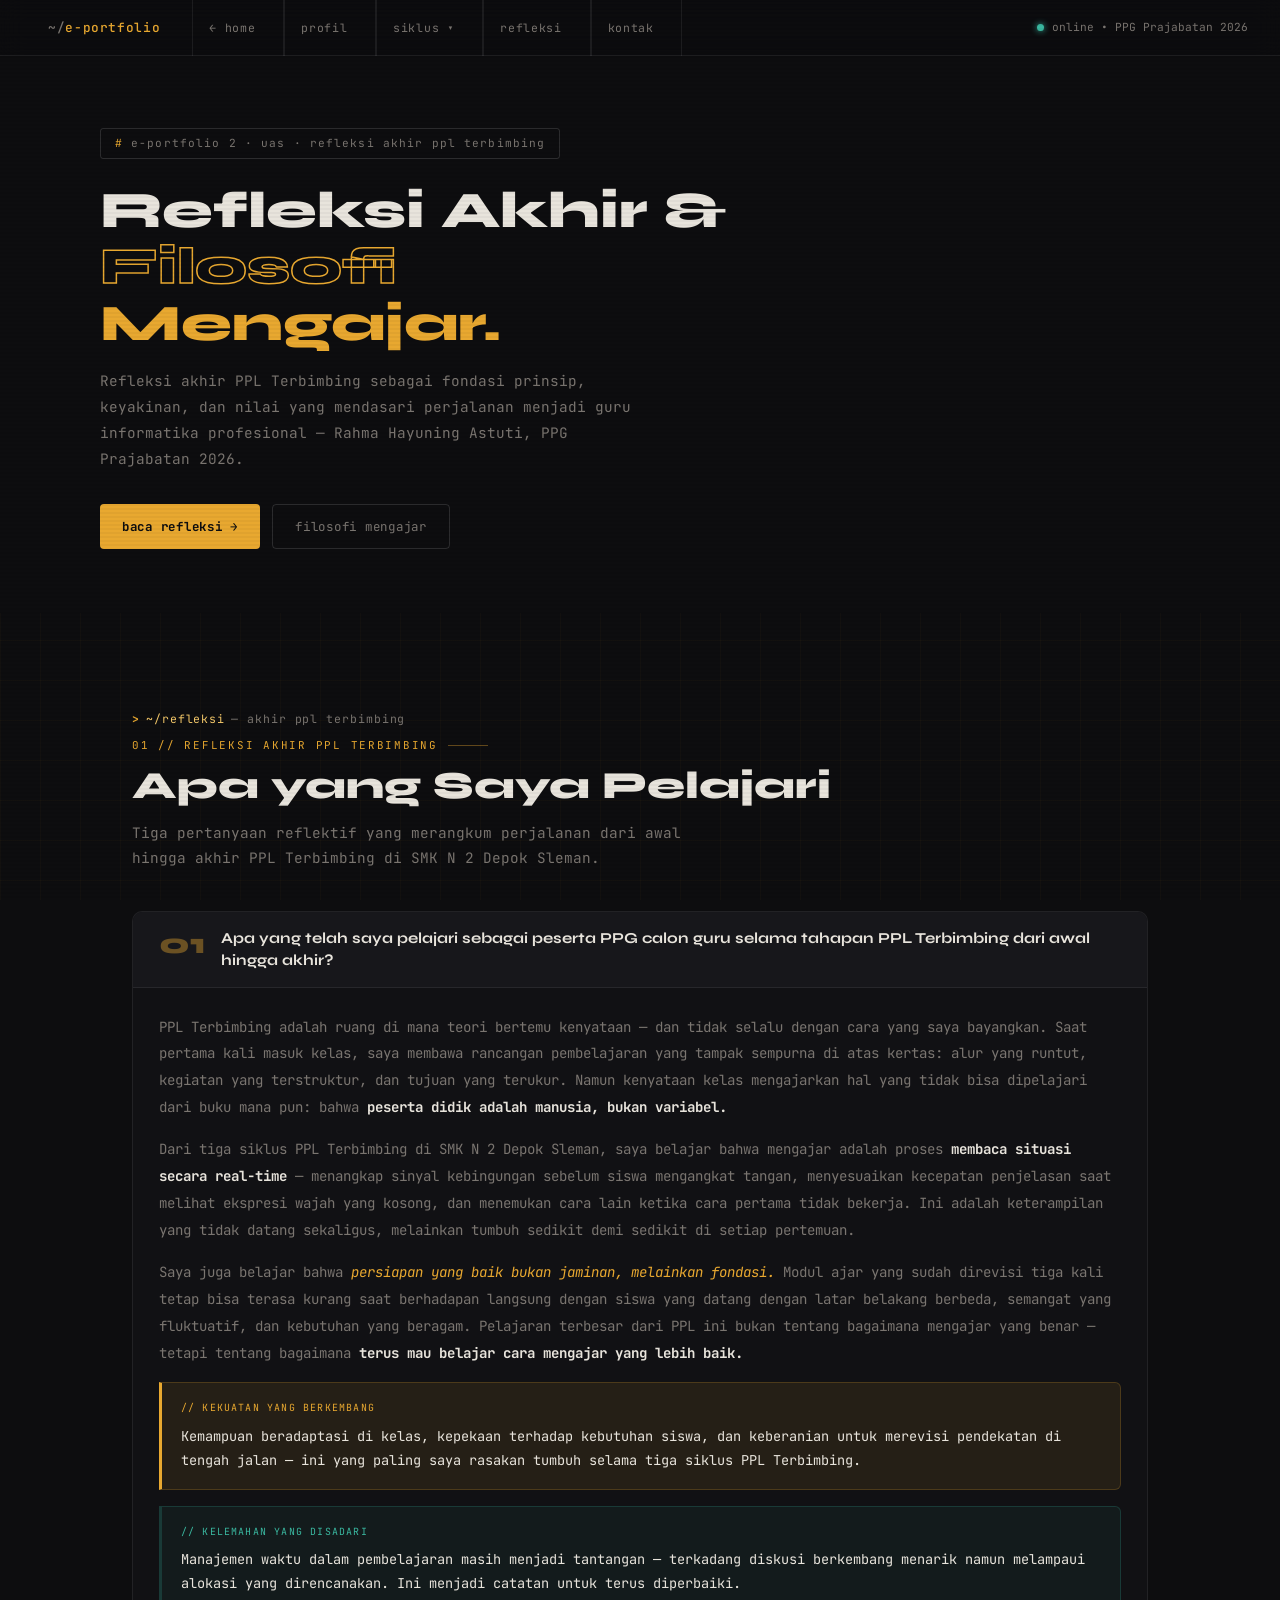
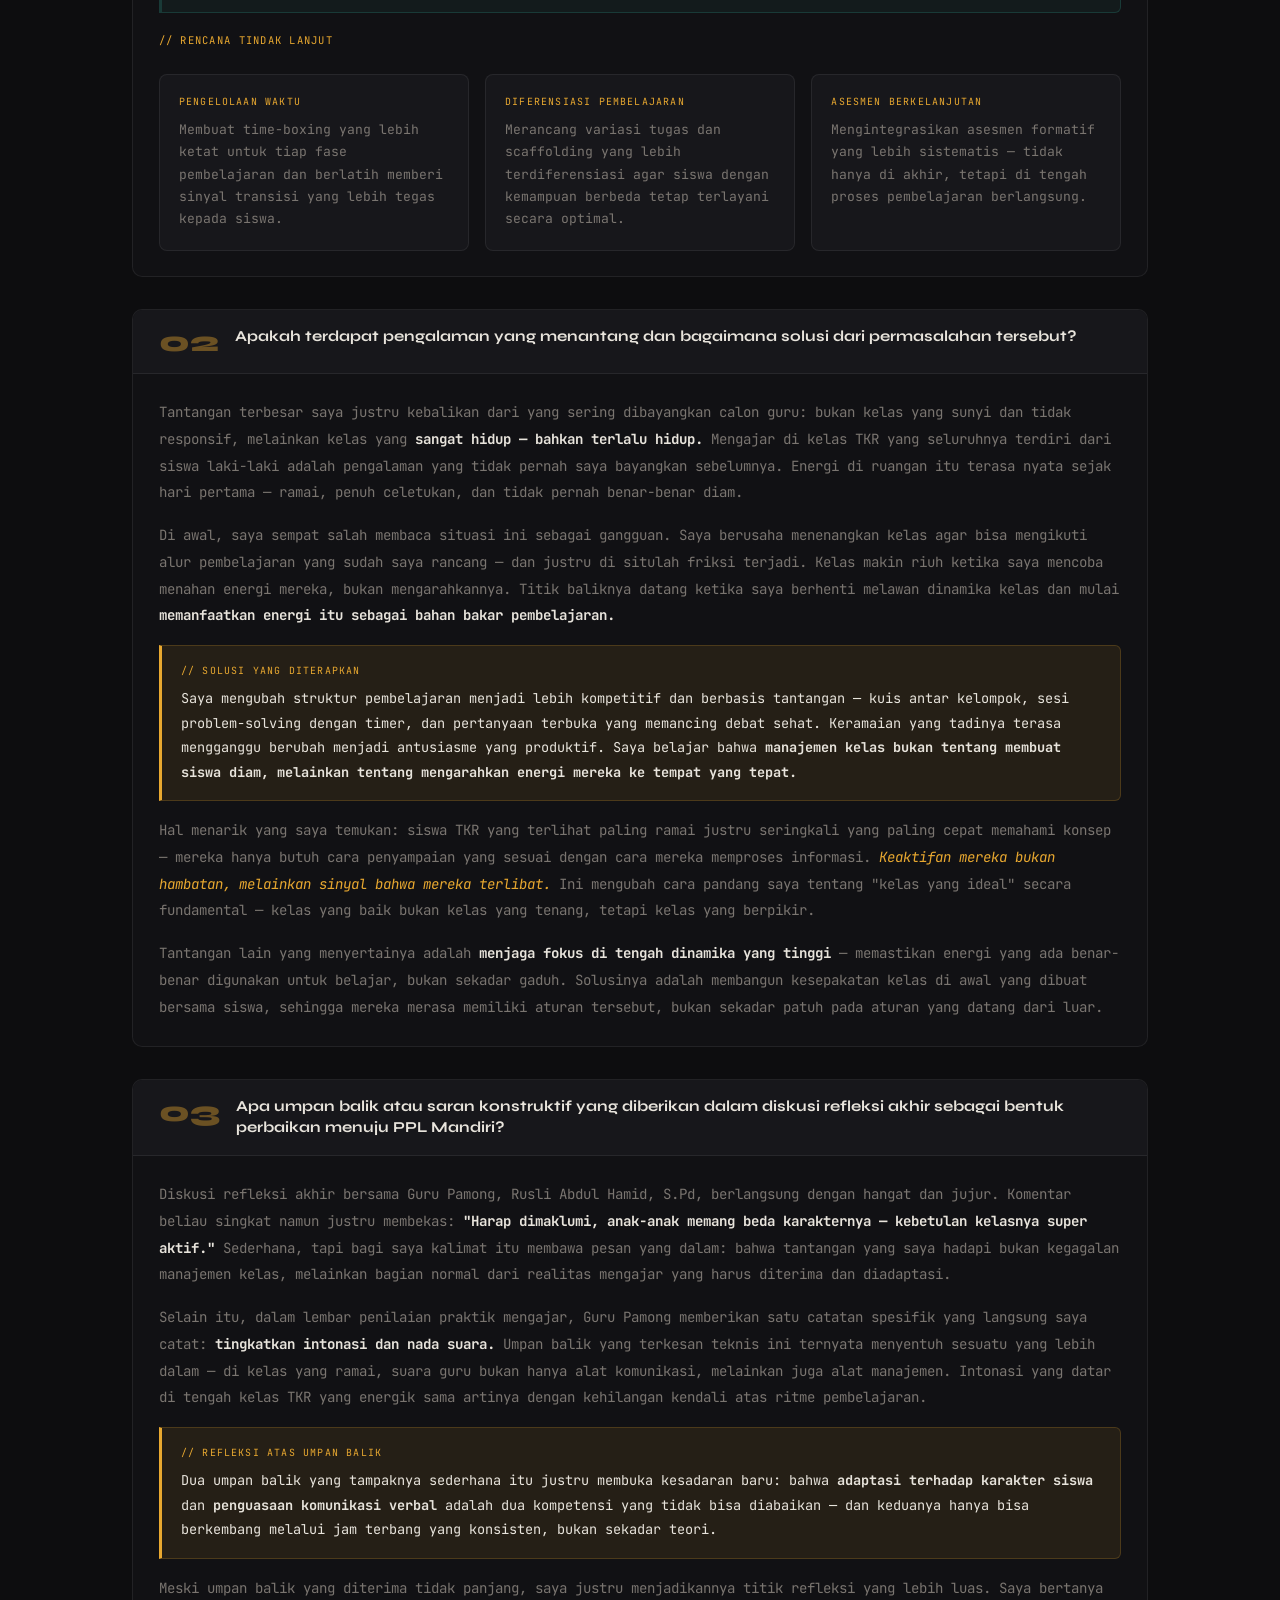
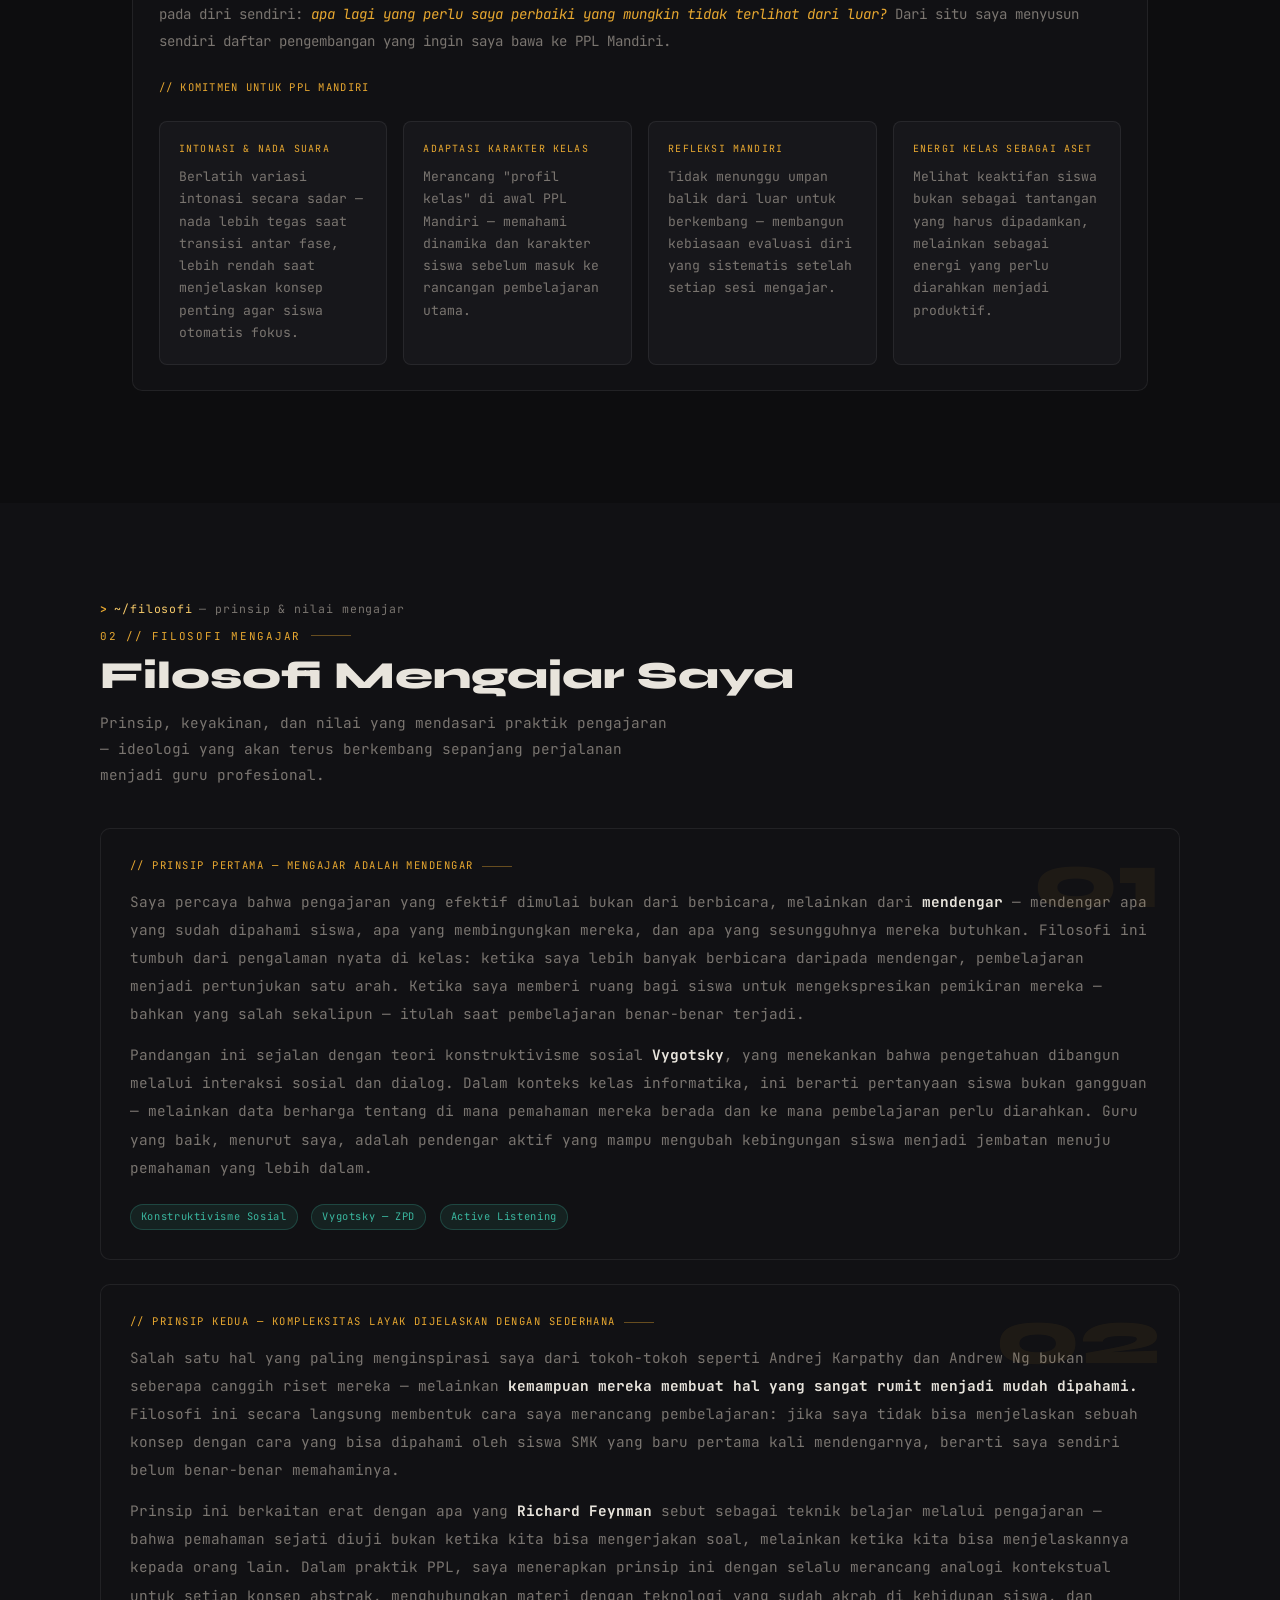
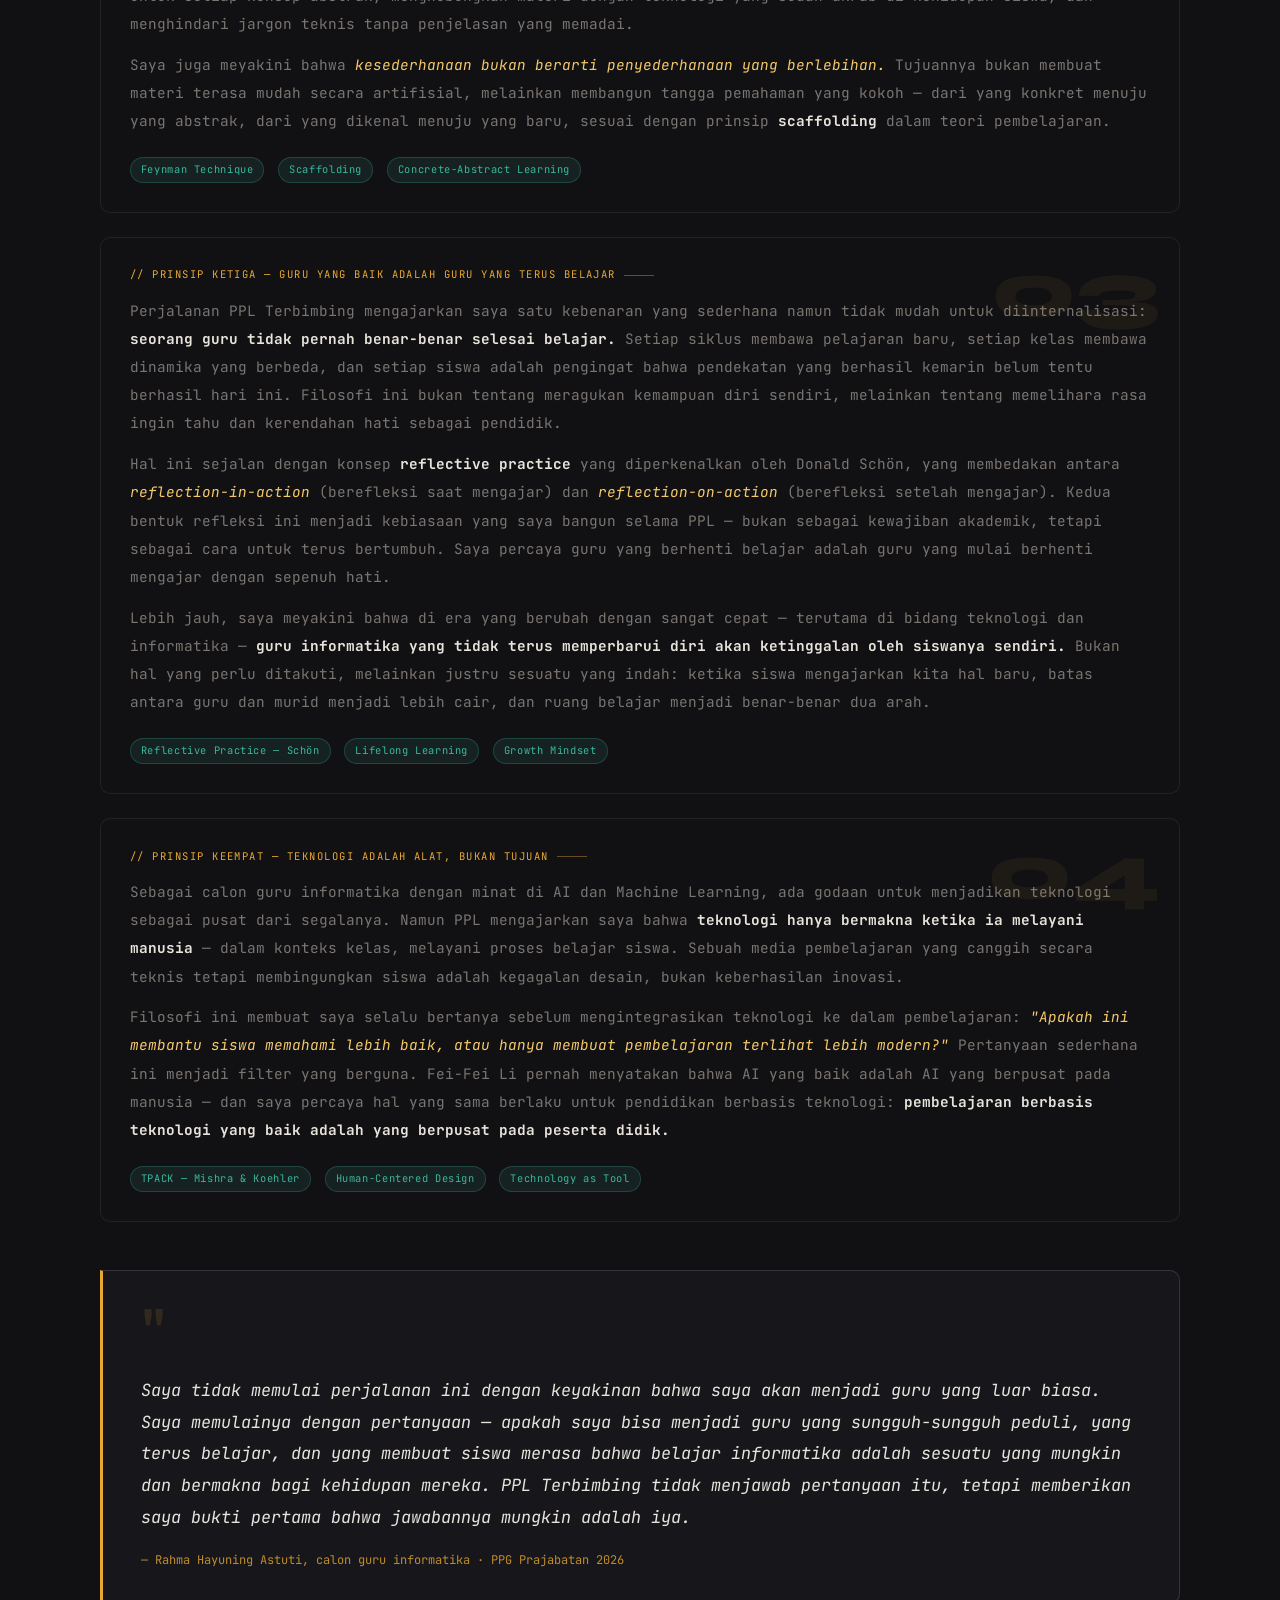
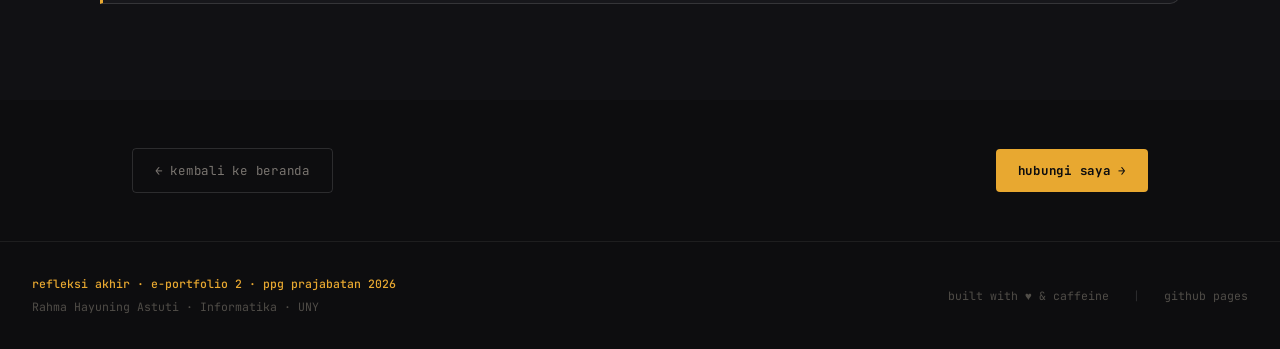
==== commit 5cd3aa41: "change" ====
--- a/refleksi.html
+++ b/refleksi.html
@@ -3,10 +3,10 @@
 <head>
 <meta charset="UTF-8">
 <meta name="viewport" content="width=device-width, initial-scale=1.0">
-<title>Refleksi Akhir PPL — Rahma Hayuning Astuti</title>
+<title>Refleksi Akhir</title>
 <link rel="stylesheet" href="shared.css">
 </head>
-<body data-page="refleksi">
+<body data-page="index">
 <div class="grid-bg"></div>
 
 <nav>
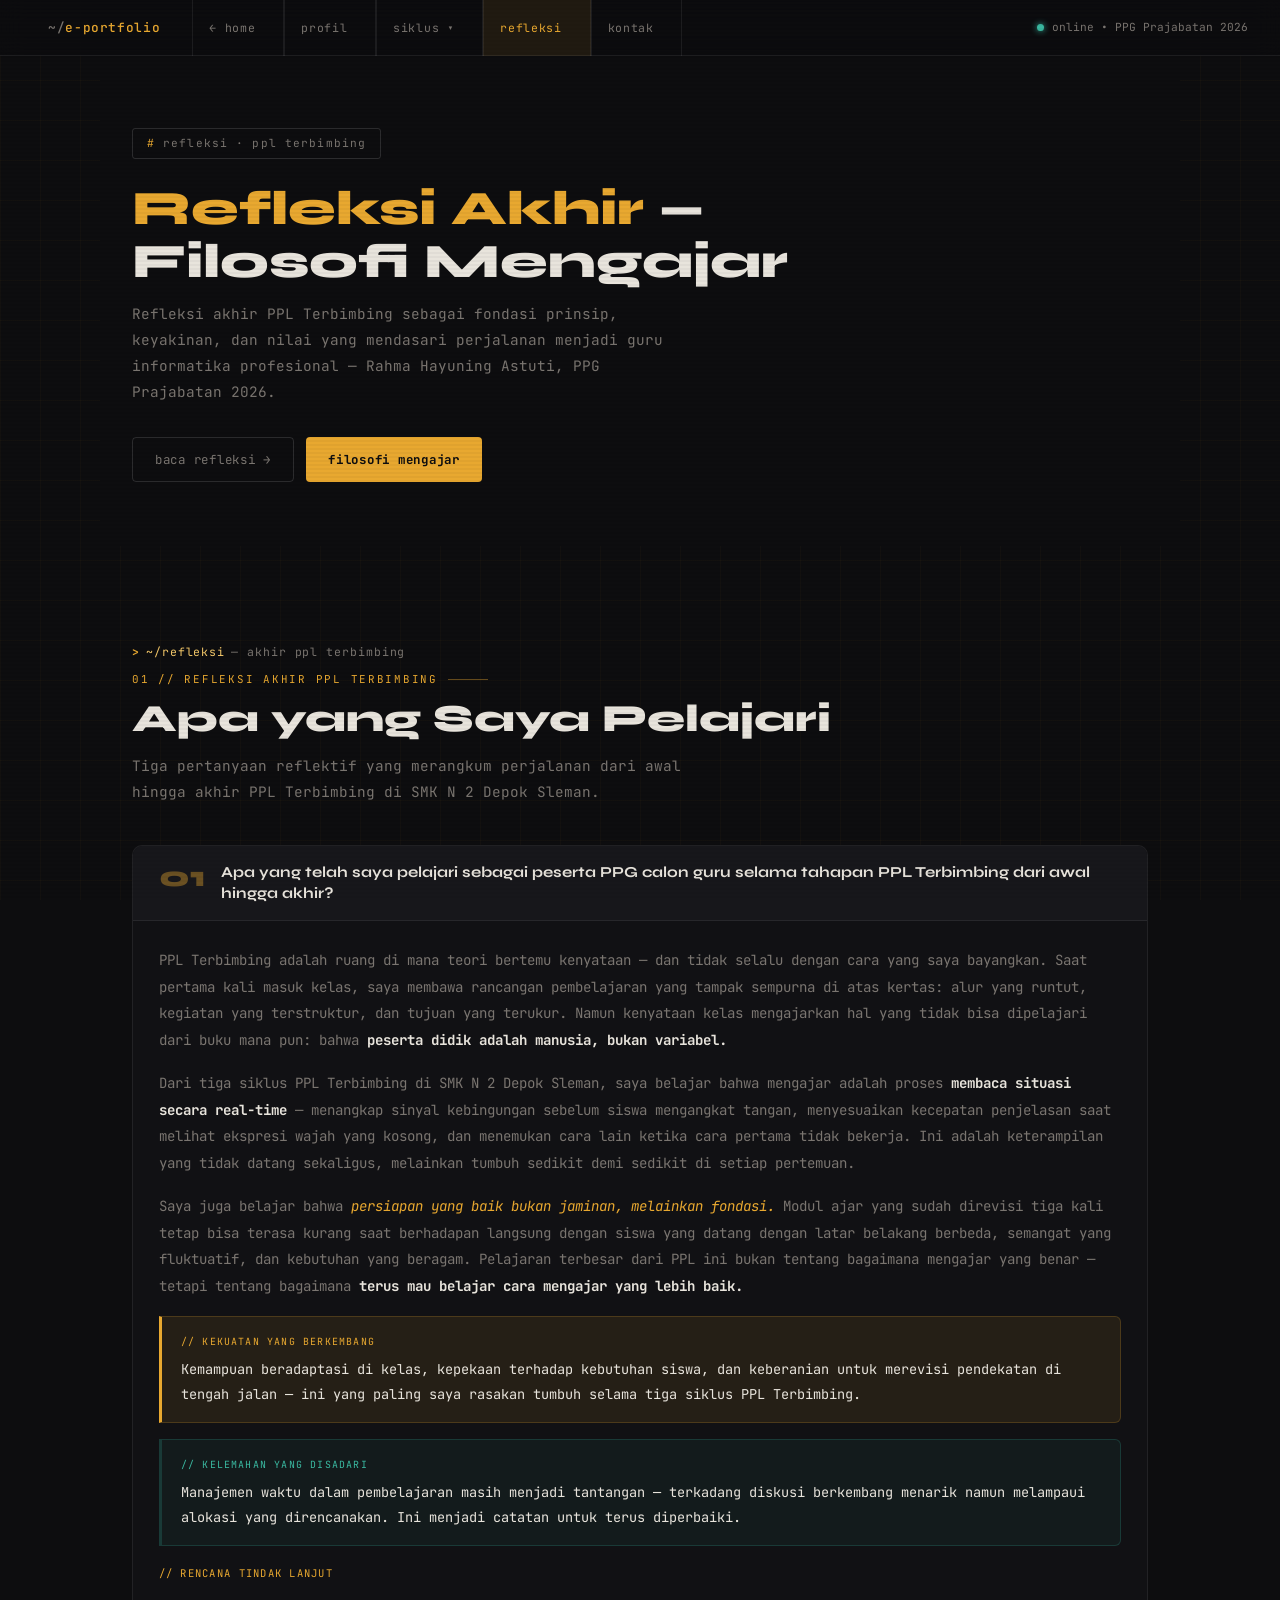
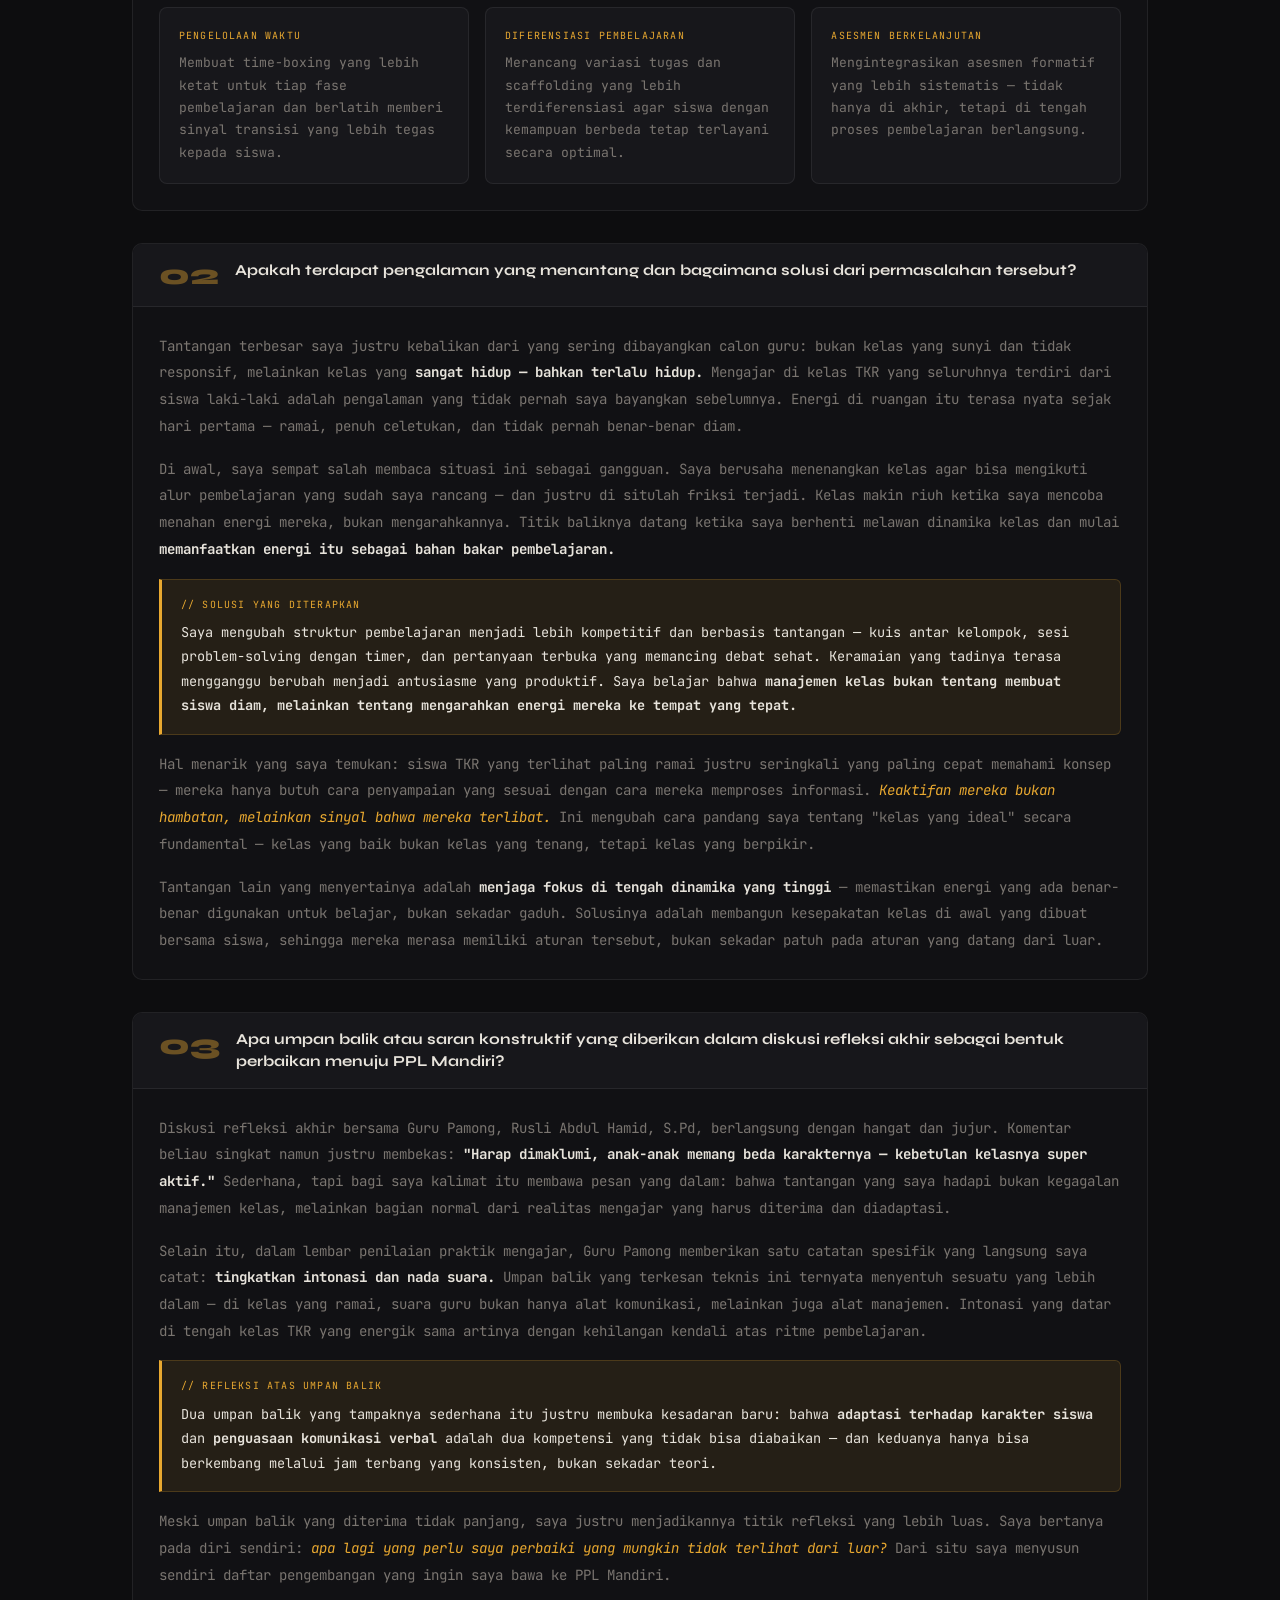
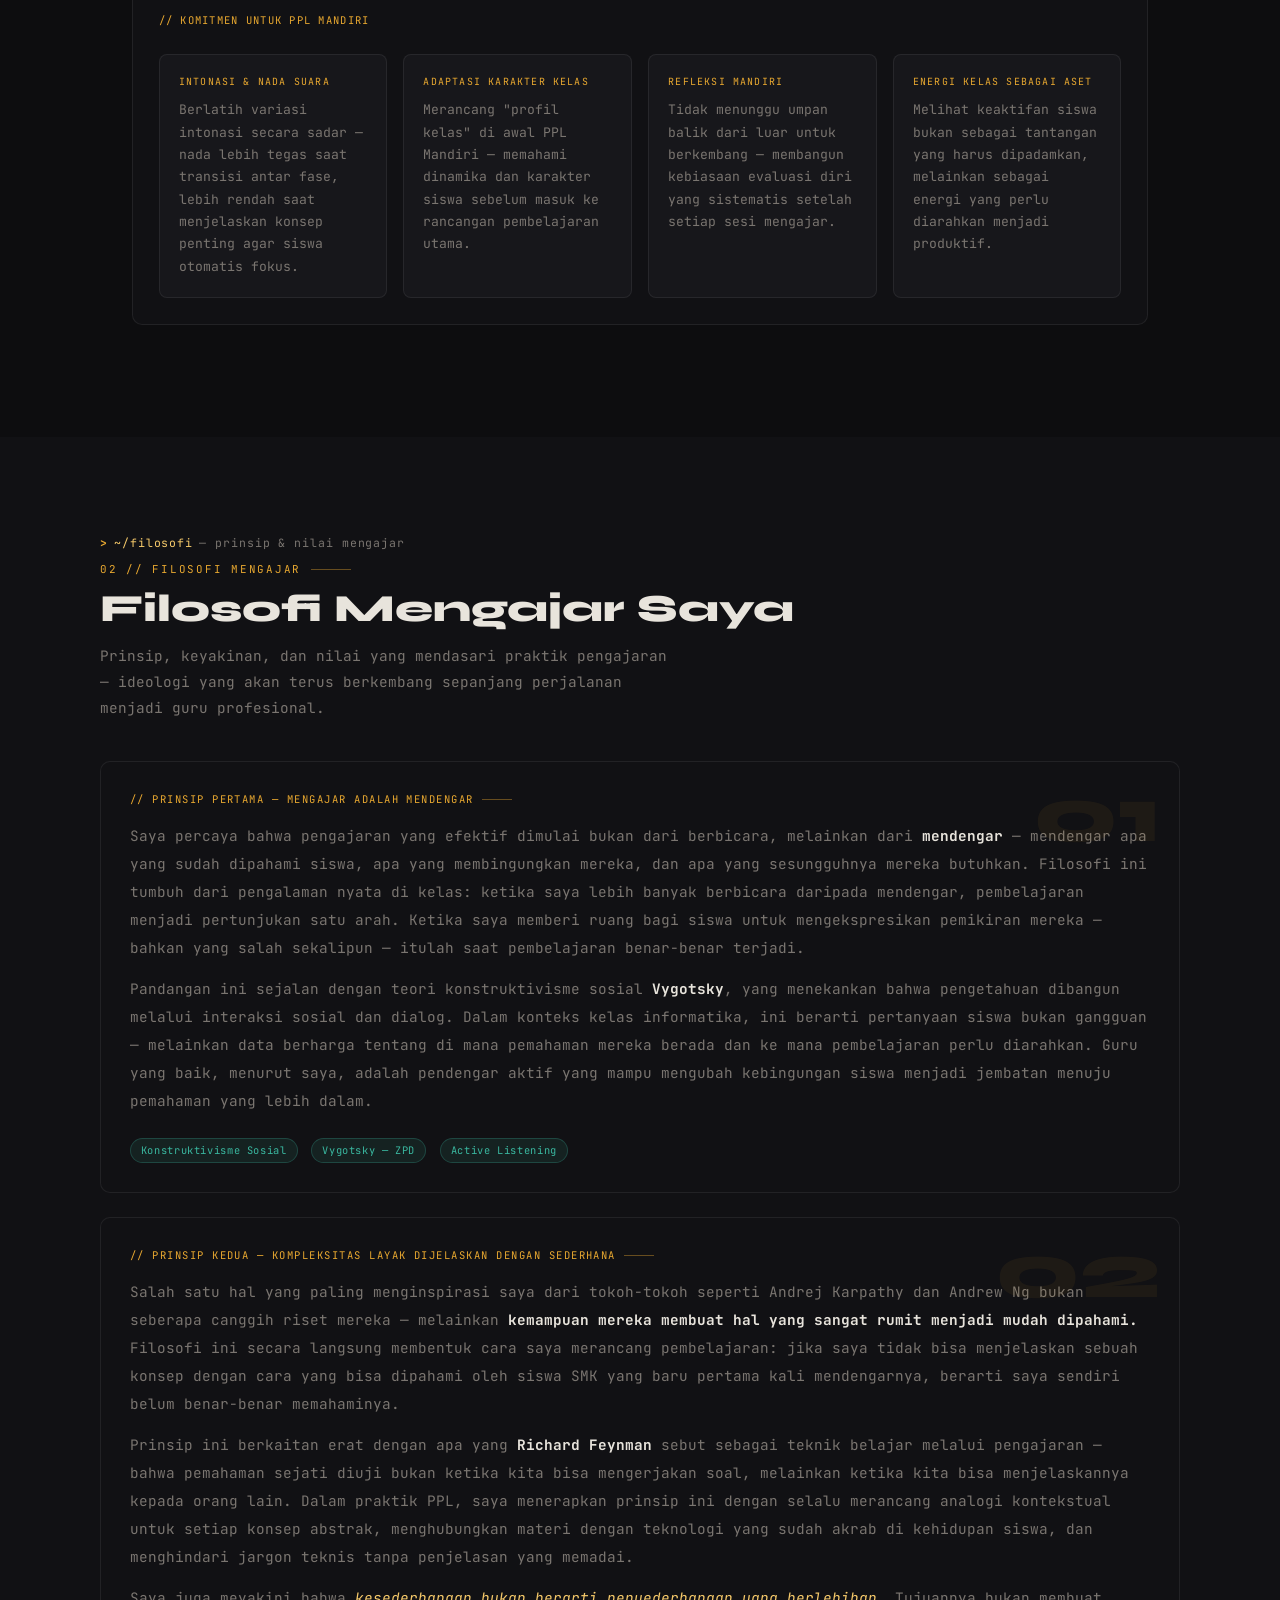
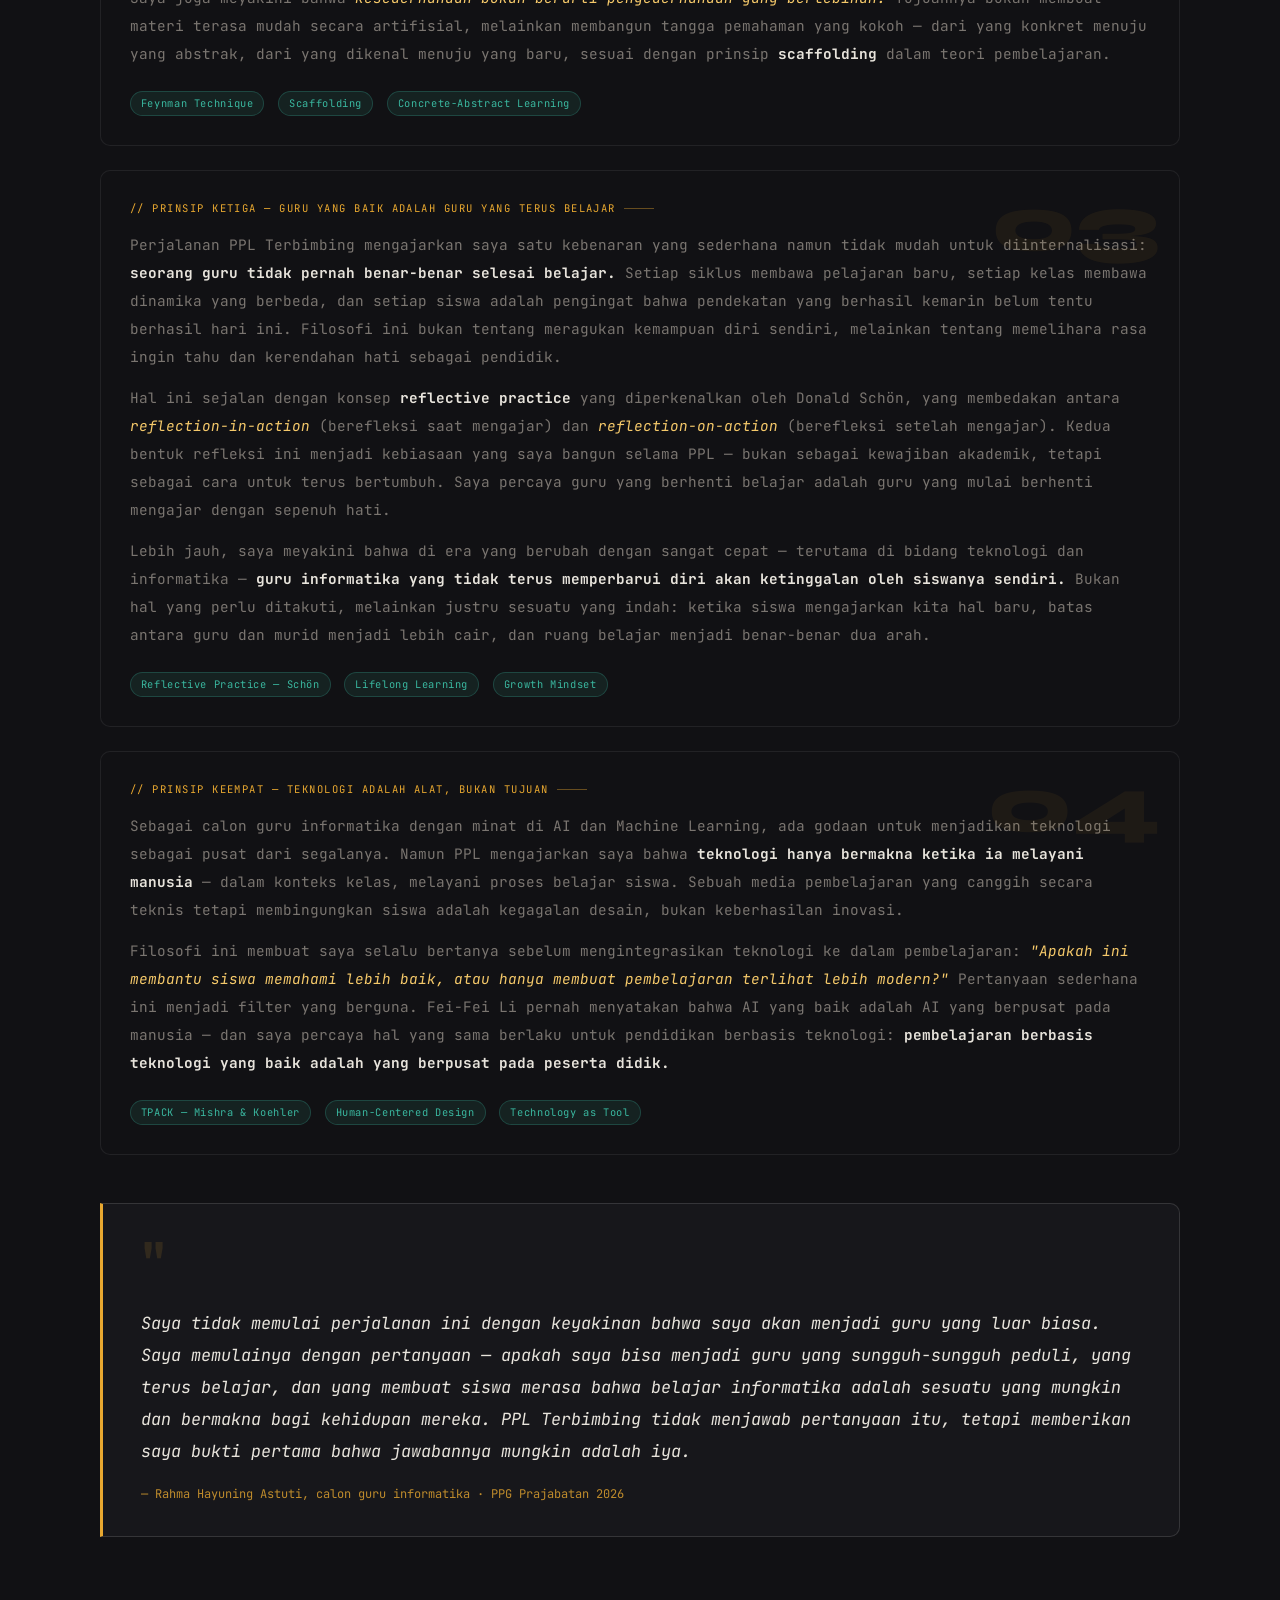
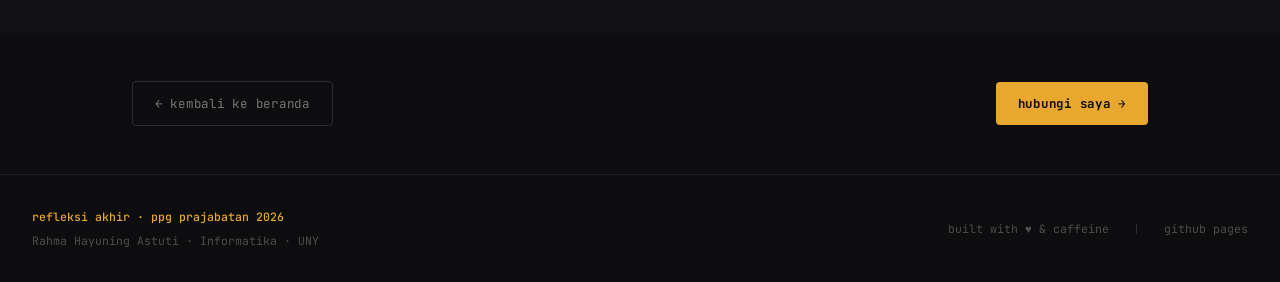
==== commit 215d44d2: "last update" ====
--- a/refleksi.html
+++ b/refleksi.html
@@ -6,7 +6,7 @@
 <title>Refleksi Akhir</title>
 <link rel="stylesheet" href="shared.css">
 </head>
-<body data-page="index">
+<body data-page="refleksi">
 <div class="grid-bg"></div>
 
 <nav>
@@ -41,23 +41,19 @@
 </nav>
 
 <div class="page-wrap">
-
+  
 <!-- HERO -->
-<div class="refleksi-hero">
-  <div class="refleksi-hero-inner">
-    <div class="page-badge">e-portfolio 2 · uas · refleksi akhir ppl terbimbing</div>
-    <h1 style="font-family:var(--sans);font-size:clamp(2rem,4vw,3.2rem);font-weight:800;line-height:1.1;margin-bottom:1rem;">
-      <span style="display:block;color:var(--text);">Refleksi Akhir &amp;</span>
-      <span style="display:block;color:transparent;-webkit-text-stroke:1.5px var(--amber);">Filosofi</span>
-      <span style="display:block;color:var(--amber);">Mengajar.</span>
-    </h1>
-    <p style="color:var(--muted);font-size:0.9rem;max-width:560px;line-height:1.8;margin-bottom:2rem;">
+<div style="background:var(--bg);padding:8rem 2rem 4rem;max-width:1080px;margin:0 auto;">
+  <div style="display:inline-flex;align-items:center;gap:8px;font-size:0.7rem;color:var(--muted);border:1px solid var(--border2);padding:5px 14px;border-radius:3px;margin-bottom:1.5rem;letter-spacing:0.1em;"><span style="color:var(--amber)">#</span>refleksi · ppl terbimbing</div>
+  <h1 style="font-family:var(--sans);font-size:clamp(2rem,4vw,3rem);font-weight:800;line-height:1.1;margin-bottom:0.8rem;">
+    <span style="color:var(--amber);">Refleksi Akhir</span> —<br> Filosofi Mengajar
+  </h1>
+  <p style="color:var(--muted);font-size:0.9rem;max-width:560px;line-height:1.8;margin-bottom:2rem;">
       Refleksi akhir PPL Terbimbing sebagai fondasi prinsip, keyakinan, dan nilai yang mendasari perjalanan menjadi guru informatika profesional — Rahma Hayuning Astuti, PPG Prajabatan 2026.
-    </p>
-    <div style="display:flex;gap:12px;flex-wrap:wrap;">
-      <a href="#refleksi" class="btn-primary">baca refleksi →</a>
-      <a href="#filosofi" class="btn-ghost">filosofi mengajar</a>
-    </div>
+  </p>
+  <div style="display:flex;gap:12px;flex-wrap:wrap;">
+    <a href="#refleksi" class="btn-ghost">baca refleksi →</a>
+    <a href="#filosofi" class="btn-primary">filosofi mengajar</a>
   </div>
 </div>
 
@@ -258,7 +254,7 @@
 
 <footer>
   <div>
-    <div class="footer-logo">refleksi akhir · e-portfolio 2 · ppg prajabatan 2026</div>
+    <div class="footer-logo">refleksi akhir · ppg prajabatan 2026</div>
     <div style="margin-top:4px;">Rahma Hayuning Astuti · Informatika · UNY</div>
   </div>
   <div class="footer-r">
--- a/shared.css
+++ b/shared.css
@@ -745,9 +745,28 @@
 .artefak-body { background:var(--bg2); border:1px solid var(--border2); border-top:none; border-radius:0 0 8px 8px; overflow:hidden; }
 
 .analisis-tabs { display:flex; border-bottom:1px solid var(--border); }
-.atab { padding:0.7rem 1.2rem; font-size:0.7rem; color:var(--muted); cursor:pointer; letter-spacing:0.08em; border-right:1px solid var(--border); background:transparent; border-top:none; border-left:none; border-bottom:none; font-family:var(--mono); transition:0.15s; }
-.atab:last-child { border-right:none; }
-.atab.active, .atab:hover { color:var(--amber); background:var(--amber-dim); }
+.atab {
+  padding: 0.7rem 1.2rem;
+  font-size: 0.7rem;
+  color: var(--muted);
+  cursor: pointer;
+  letter-spacing: 0.08em;
+  border-right: 1px solid var(--border);
+  background: transparent;
+  border-top: none;
+  border-left: none;
+  border-bottom: none;
+  font-family: var(--mono);
+  transition: 0.15s;
+}
+.atab:last-child { border-right: none; }
+
+/* INI yang bikin highlight saat diklik */
+.atab.active {
+  color: var(--amber);
+  background: var(--amber-dim);
+}
+.atab:hover { color: var(--amber); background: var(--amber-dim); }
 
 .analisis-panel { display:none; padding:1.4rem 1.6rem; }
 .analisis-panel.active { display:block; }
@@ -1061,6 +1080,61 @@
 }
 .galeri-foto:hover img { filter: brightness(1); }
 
+.modal-overlay {
+  display: none;
+  position: fixed;
+  inset: 0;
+  background: rgba(0,0,0,0.75);
+  backdrop-filter: blur(4px);
+  z-index: 500;
+  align-items: center;
+  justify-content: center;
+  padding: 1rem;
+}
+.modal-overlay.open { display: flex; }
+.modal-box {
+  background: var(--bg2);
+  border: 1px solid var(--border2);
+  border-top: 2px solid var(--amber);
+  border-radius: 10px;
+  width: 100%;
+  max-width: 720px;
+  max-height: 85vh;
+  overflow-y: auto;
+  position: relative;
+}
+.modal-header {
+  padding: 1.2rem 1.6rem;
+  border-bottom: 1px solid var(--border);
+  background: var(--bg3);
+  display: flex;
+  align-items: center;
+  gap: 1rem;
+  position: sticky;
+  top: 0;
+  z-index: 10;
+}
+.modal-icon { font-size: 1.4rem; }
+.modal-type { font-size: 0.62rem; color: var(--muted); letter-spacing: 0.1em; text-transform: uppercase; }
+.modal-title { font-family: var(--sans); font-weight: 700; font-size: 1rem; }
+.modal-close {
+  margin-left: auto;
+  width: 32px; height: 32px;
+  border-radius: 50%;
+  border: 1px solid var(--border2);
+  background: transparent;
+  color: var(--muted);
+  font-size: 1rem;
+  cursor: pointer;
+  display: flex;
+  align-items: center;
+  justify-content: center;
+  transition: 0.15s;
+  flex-shrink: 0;
+}
+.modal-close:hover { border-color: var(--amber); color: var(--amber); }
+.modal-body { padding: 0; }
+body.modal-open { overflow: hidden; }
 
 /* RESPONSIVE */
 @media (max-width:840px) {
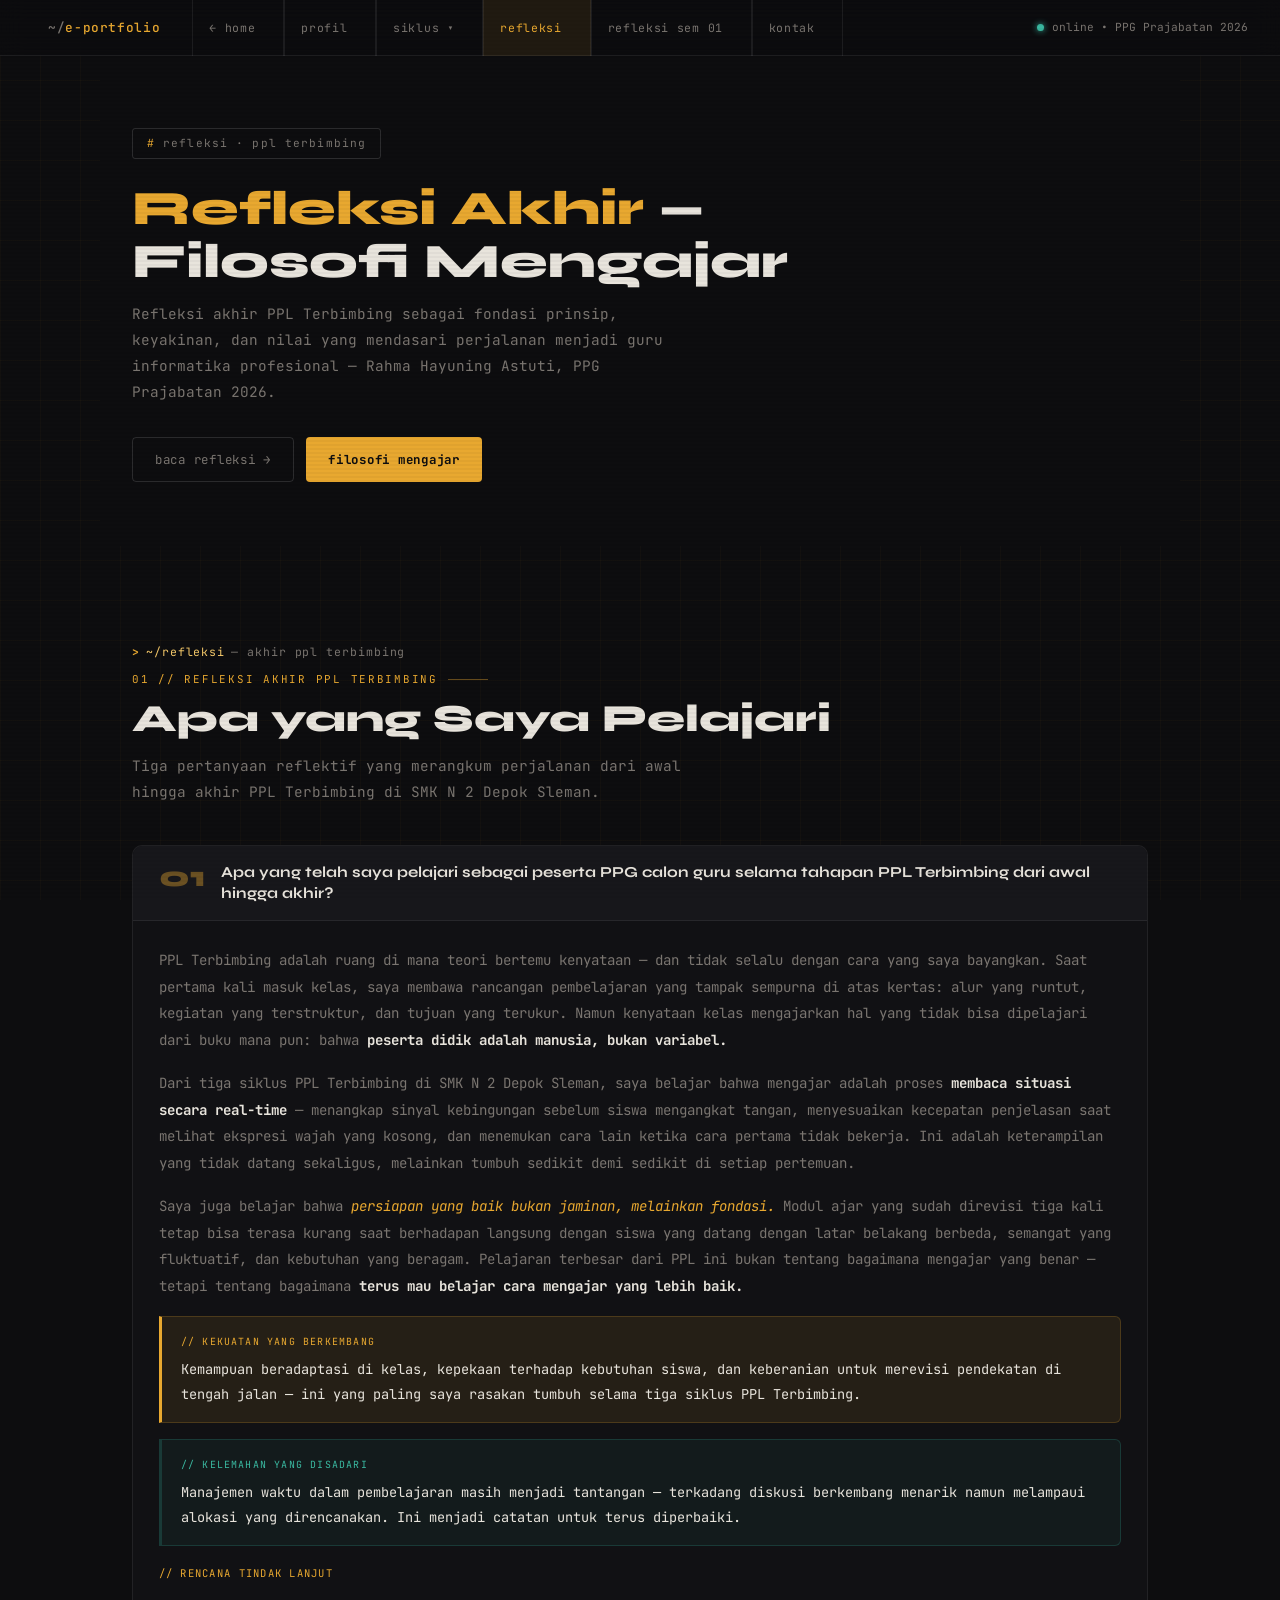
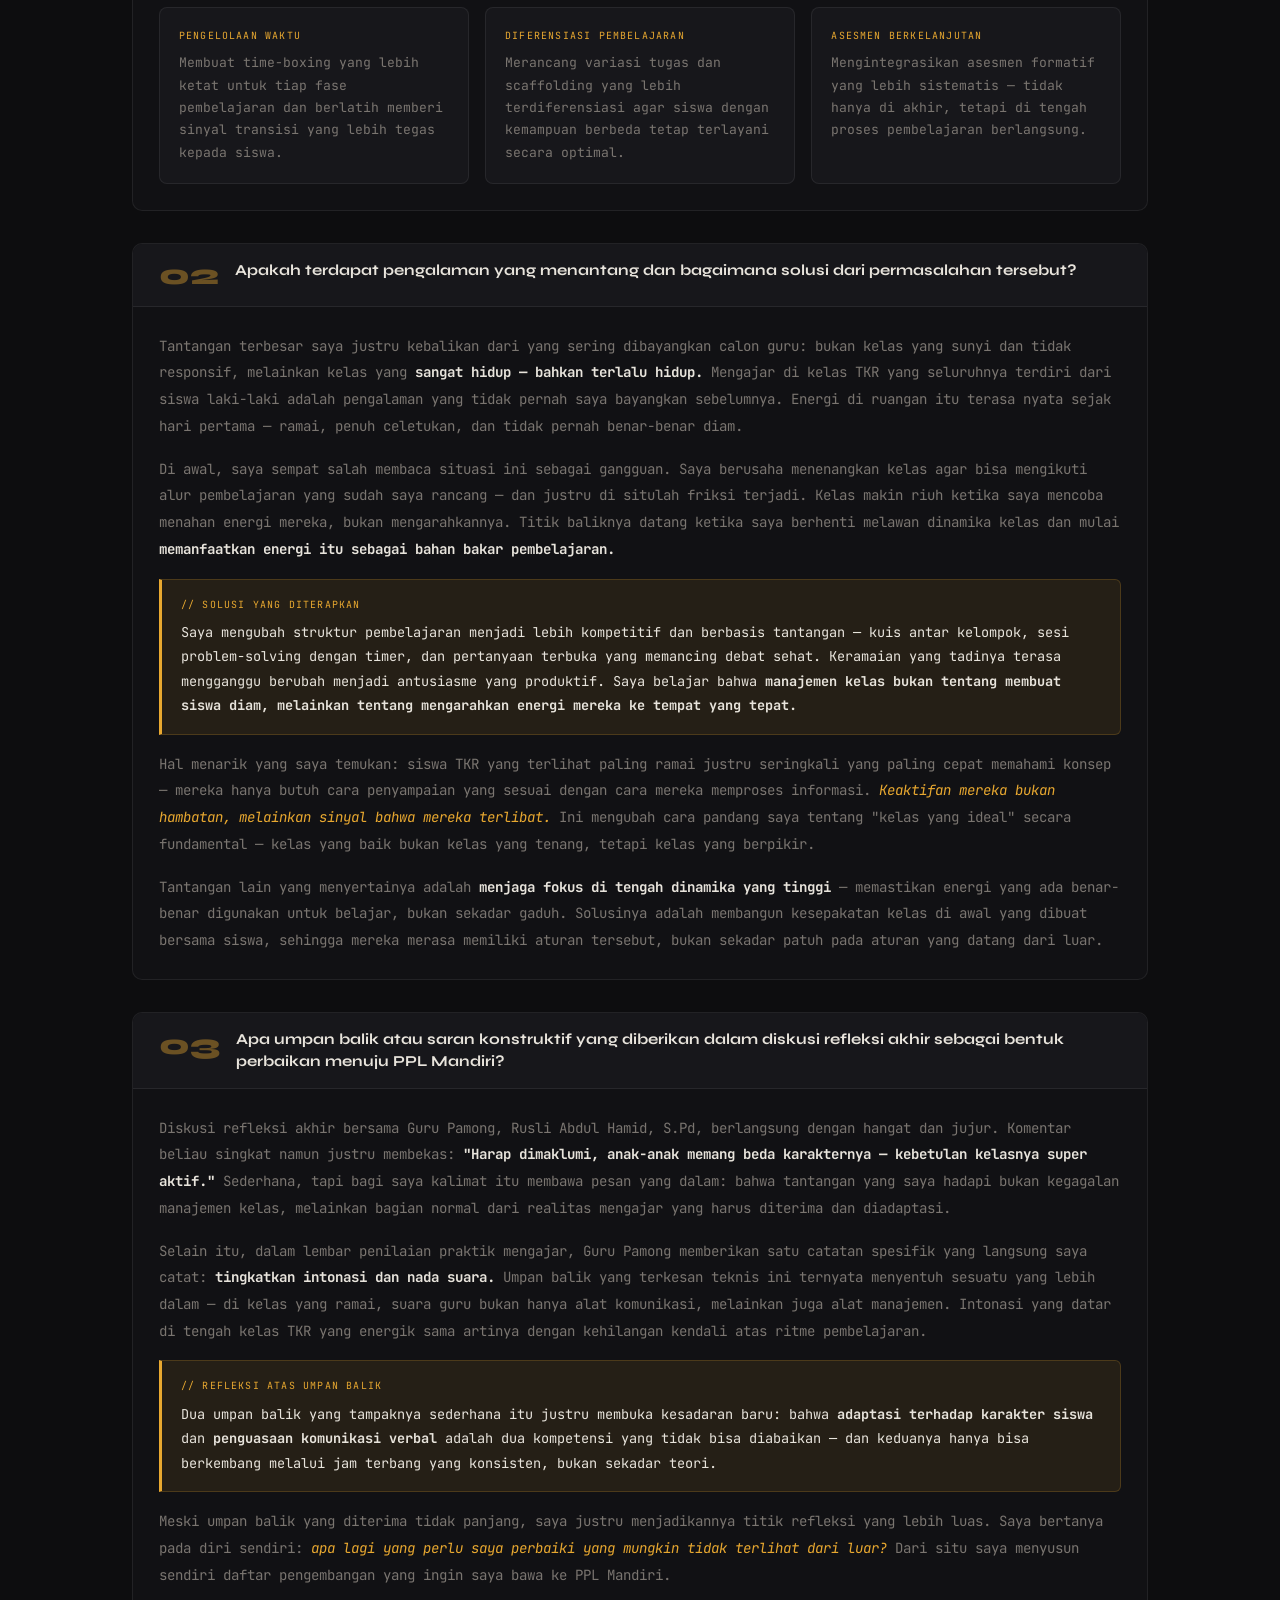
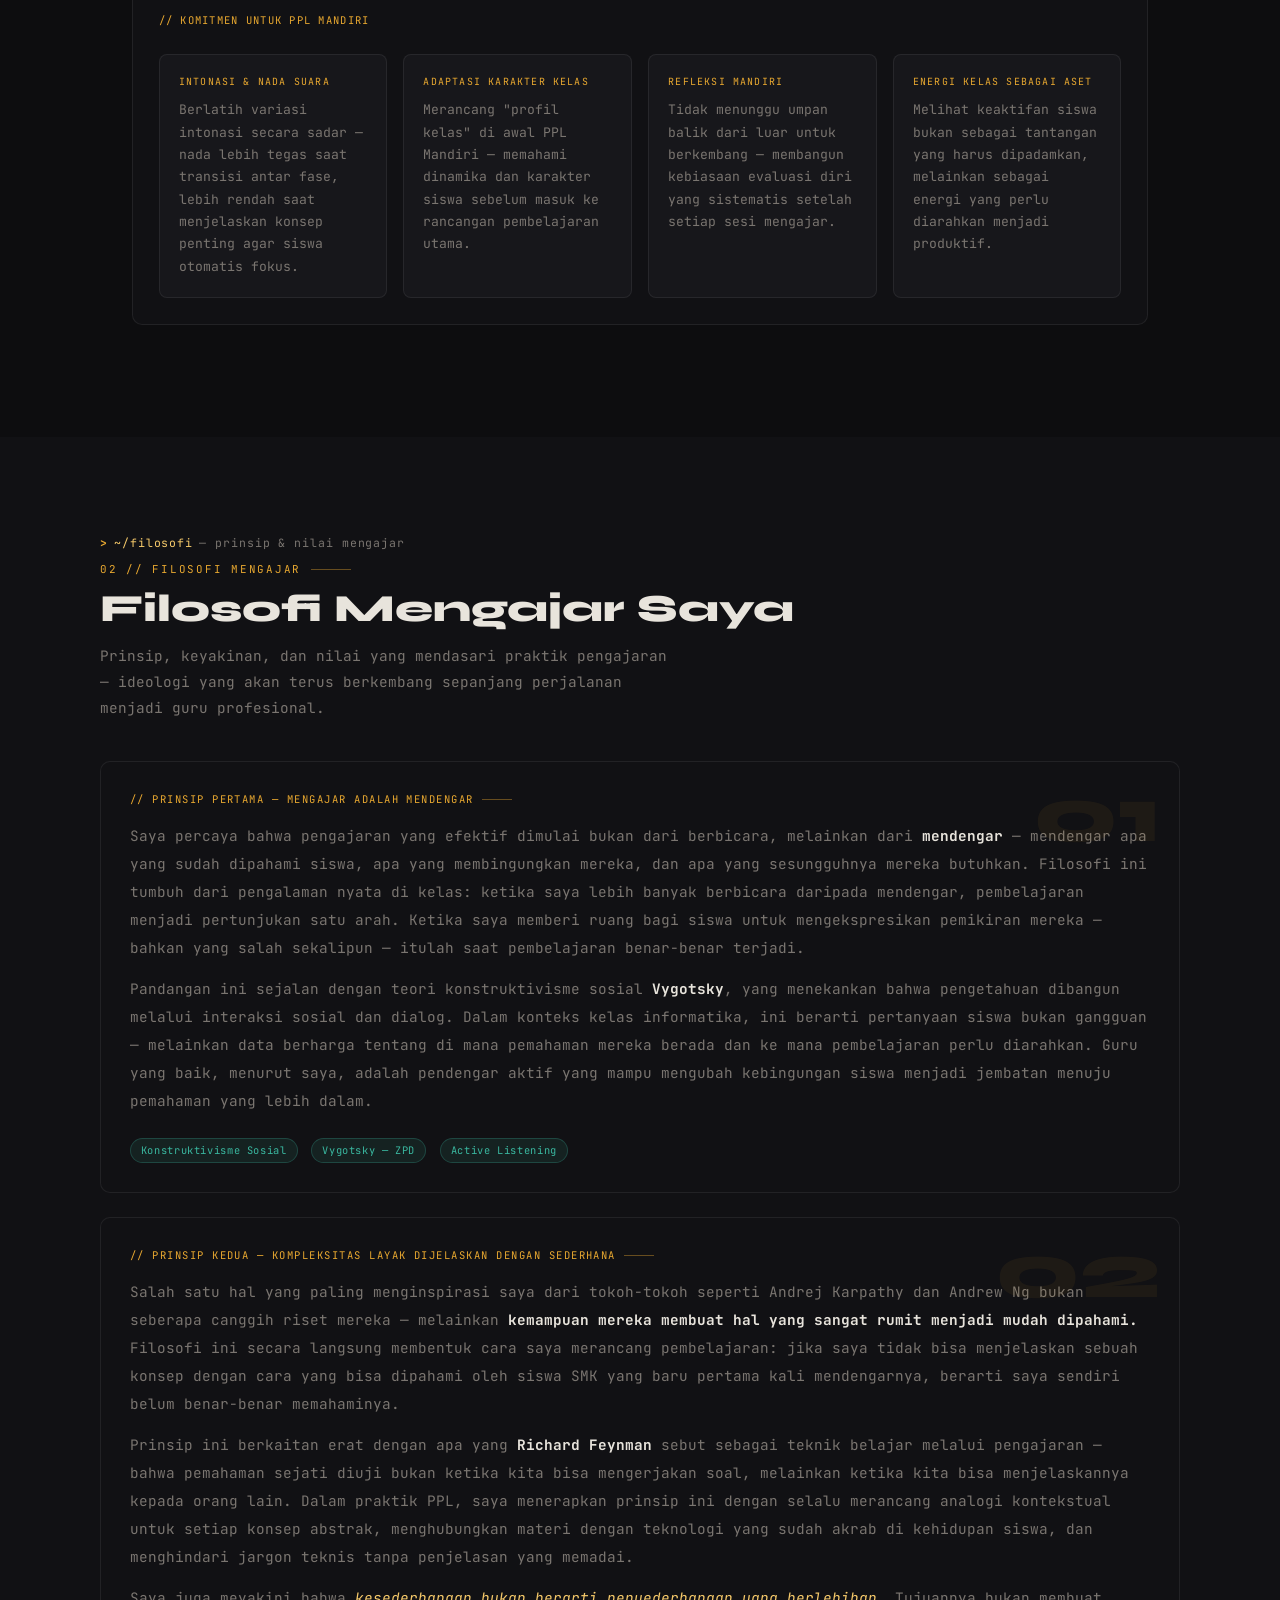
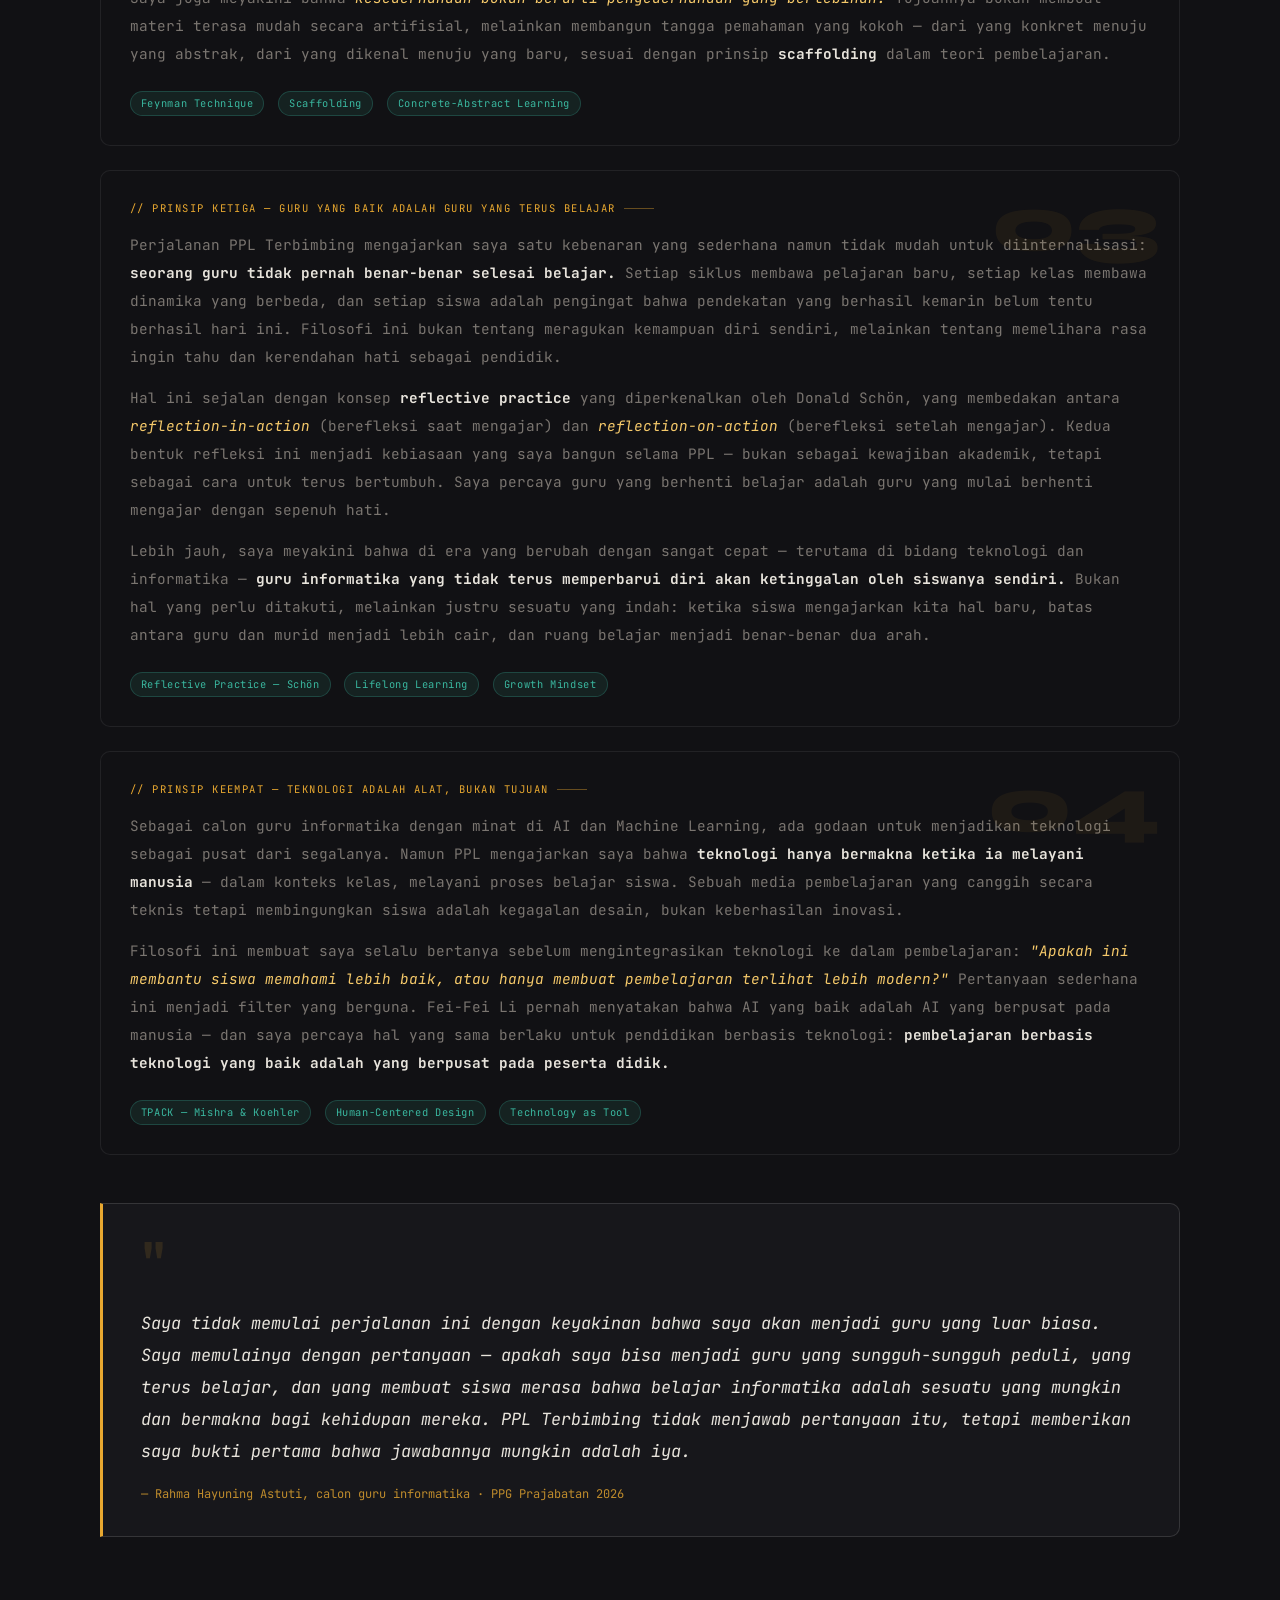
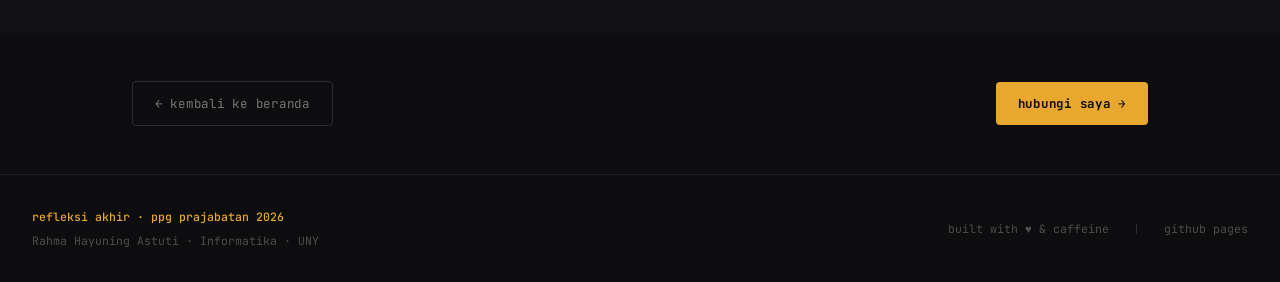
==== commit 8bbabdfa: "update-tugas-seminar" ====
--- a/refleksi.html
+++ b/refleksi.html
@@ -31,6 +31,7 @@
     </li>
 
     <li><a href="refleksi.html" class="active">refleksi</a></li>
+    <li><a href="refleksi-sem01.html">refleksi sem 01</a></li>
     <li><a href="index.html#kontak">kontak</a></li>
   </ul>
   <div class="nav-status">
@@ -41,7 +42,7 @@
 </nav>
 
 <div class="page-wrap">
-  
+
 <!-- HERO -->
 <div style="background:var(--bg);padding:8rem 2rem 4rem;max-width:1080px;margin:0 auto;">
   <div style="display:inline-flex;align-items:center;gap:8px;font-size:0.7rem;color:var(--muted);border:1px solid var(--border2);padding:5px 14px;border-radius:3px;margin-bottom:1.5rem;letter-spacing:0.1em;"><span style="color:var(--amber)">#</span>refleksi · ppl terbimbing</div>
--- a/shared.css
+++ b/shared.css
@@ -653,8 +653,6 @@
   gap: 3rem;
   align-items: start;
 }
-.contact-left {}
-.contact-right {}
 
 .contact-photo-grid {
   display: grid;
@@ -1236,13 +1234,6 @@
   .nav-dropdown-toggle {
     border-left: none;
   }
-  .nav-dropdown-menu {
-    position: static;
-    border: none;
-    border-top: none;
-    background: var(--bg3);
-    display: none !important; /* override hover */
-  }
   .nav-dropdown.mobile-open .nav-dropdown-menu {
     display: block !important;
   }
@@ -1255,4 +1246,19 @@
   .rp-card-body p { font-size: 0.85rem; }
   .filosofi-para p { font-size: 0.86rem; }
   .pq-text { font-size: 0.92rem; }
+   /* fix gap section di mobile */
+  section { padding: 3rem 1.2rem; }
+  .lead { margin-bottom: 1.2rem; }
+
+  /* fix hero padding mobile */
+  .hero-inner { padding: 5rem 1.2rem 2rem !important; }
+
+  /* fix profil gap */
+  .profil-bottom { gap: 0.8rem; }
+  .profil-top { gap: 1rem; }
+  .narasi-section { padding: 1rem 1.2rem; }
+
+  /* fix dropdown conflict — hapus display:none !important */
+  .nav-dropdown-menu { display: none; position: static;}
+  .nav-dropdown.mobile-open .nav-dropdown-menu { display: block; }
 }
